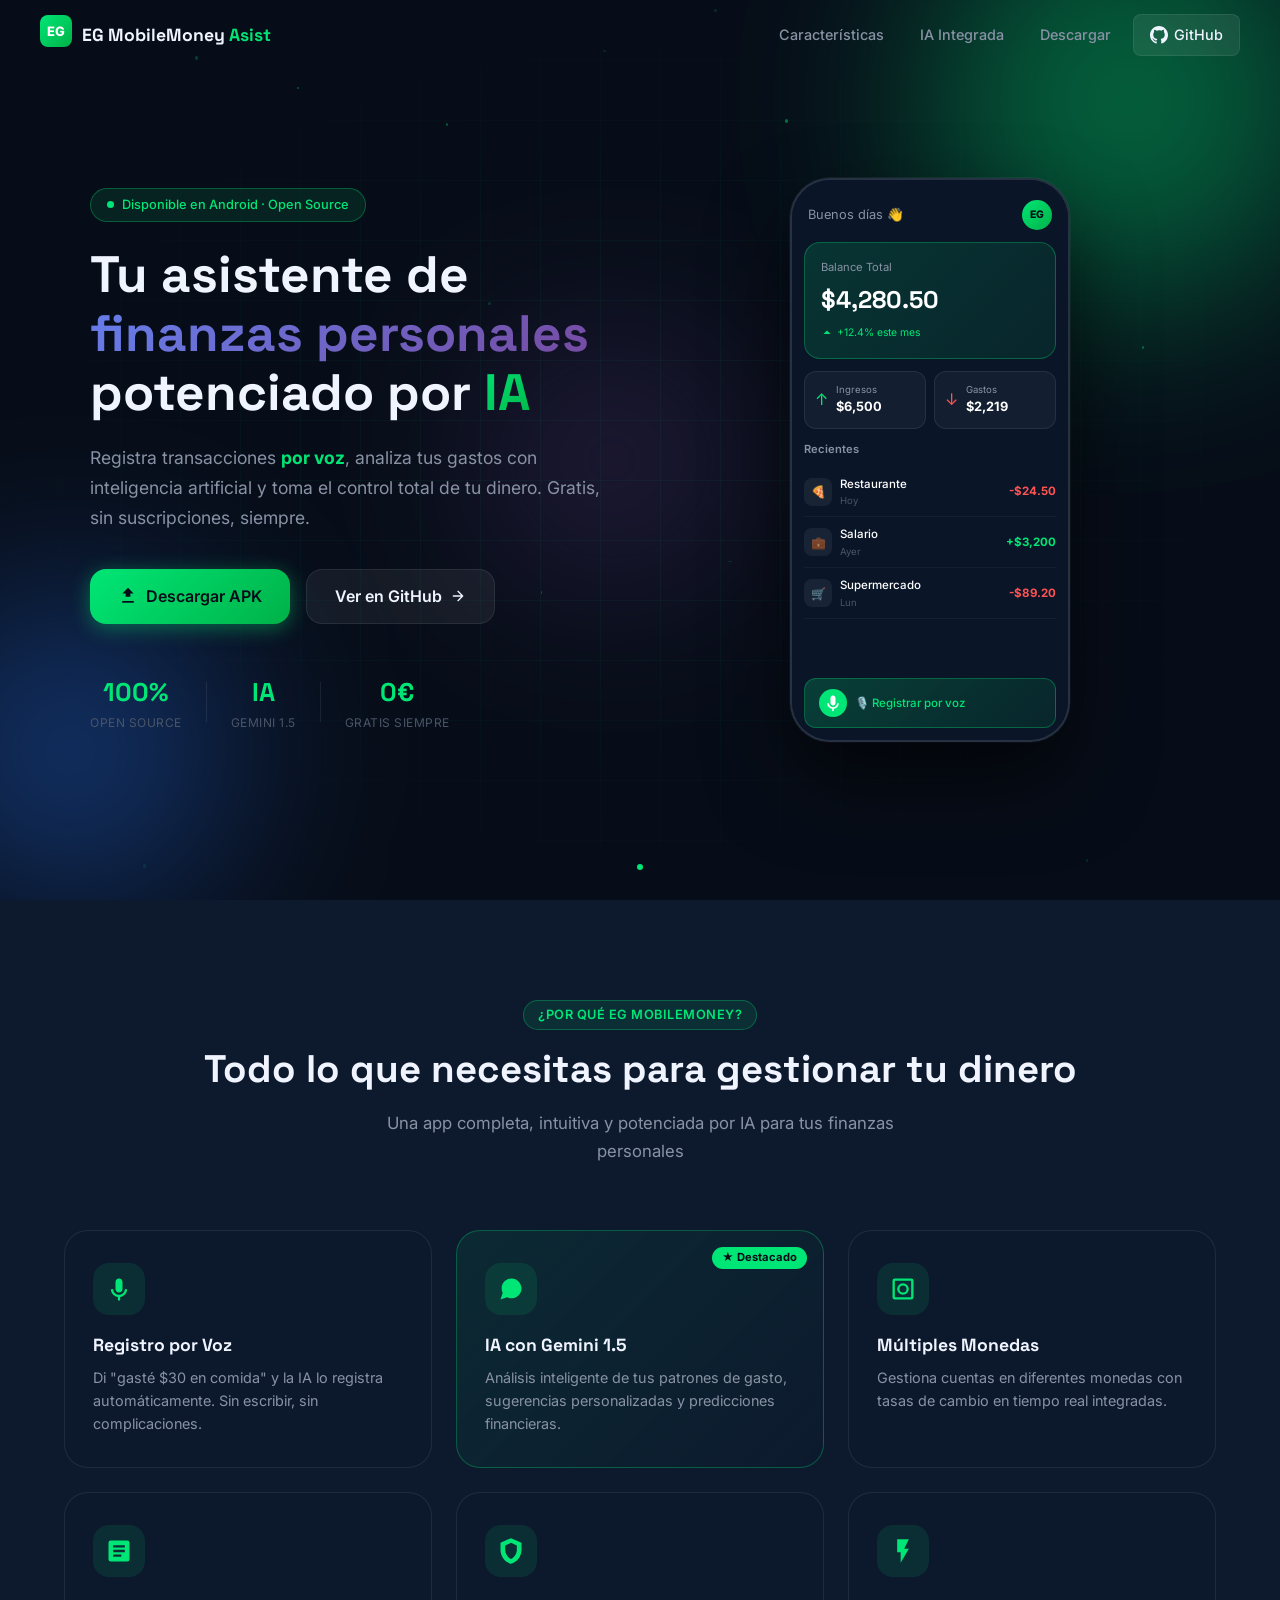
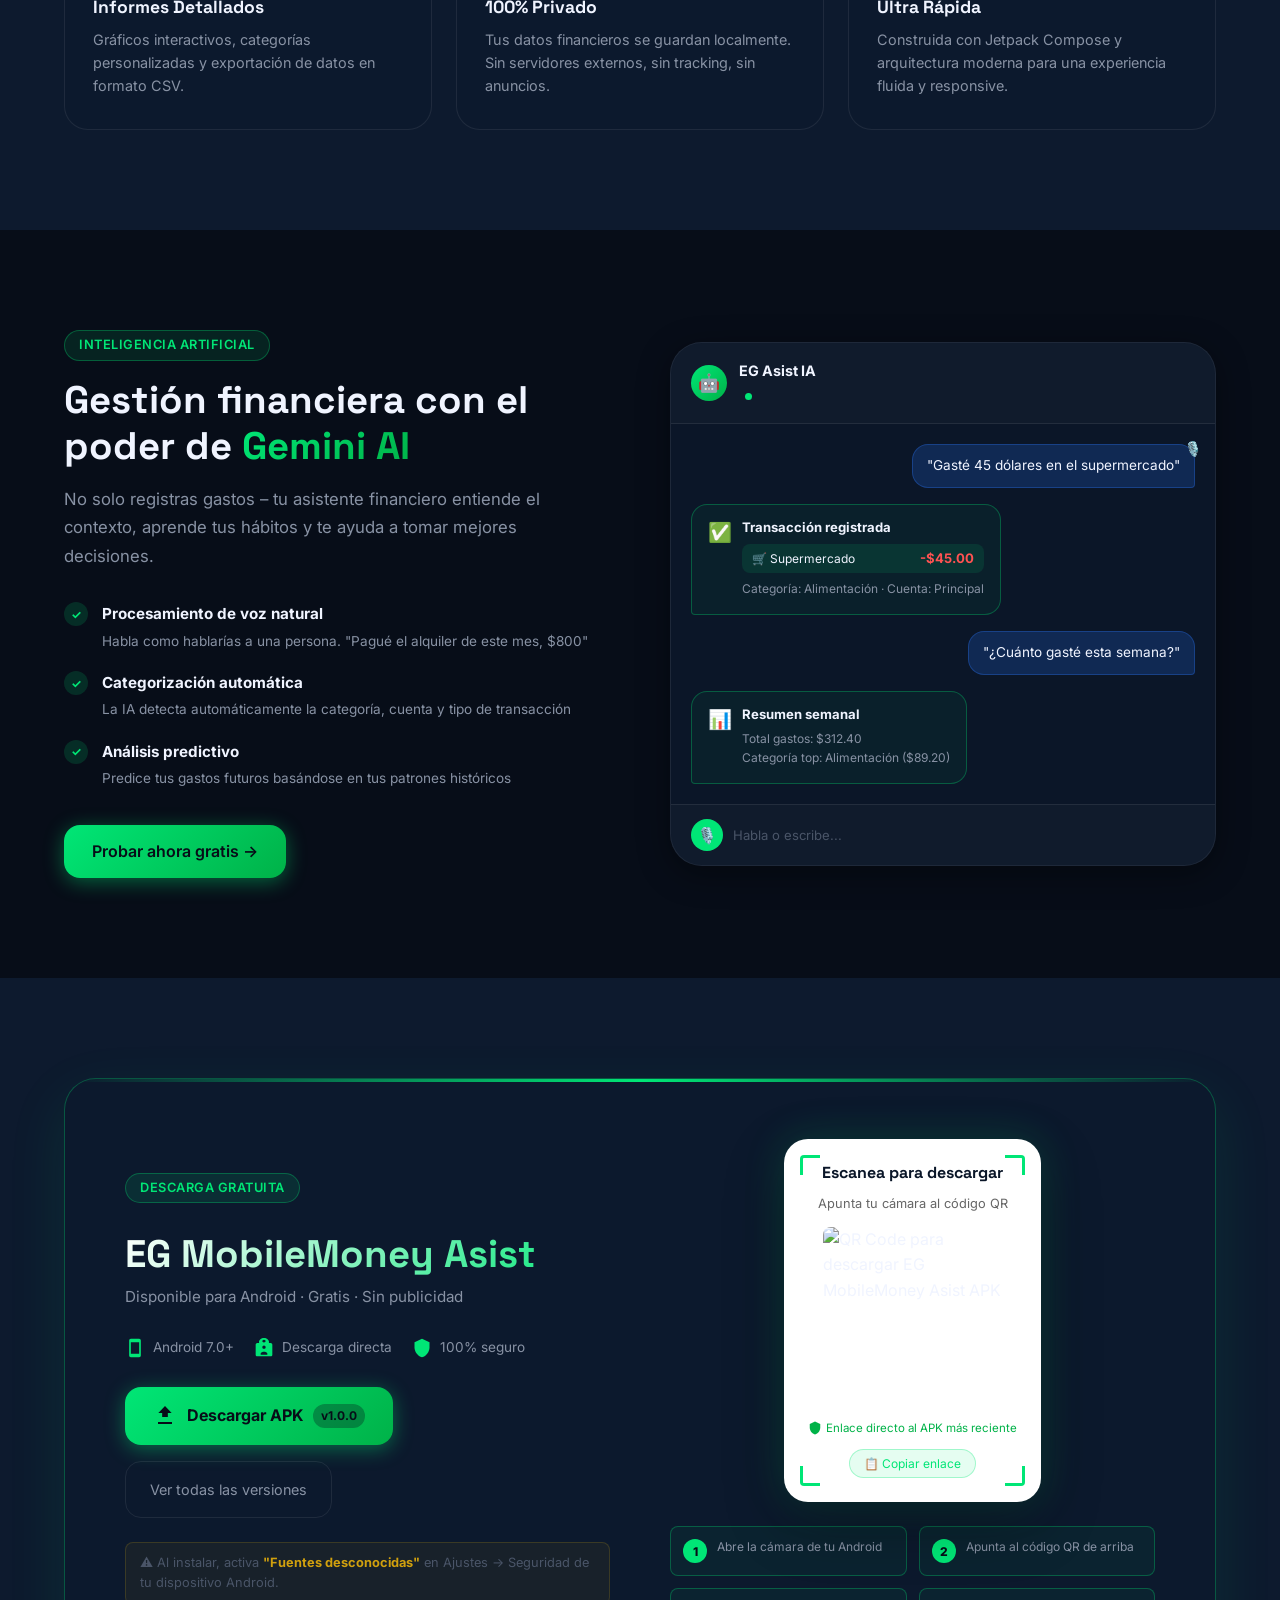
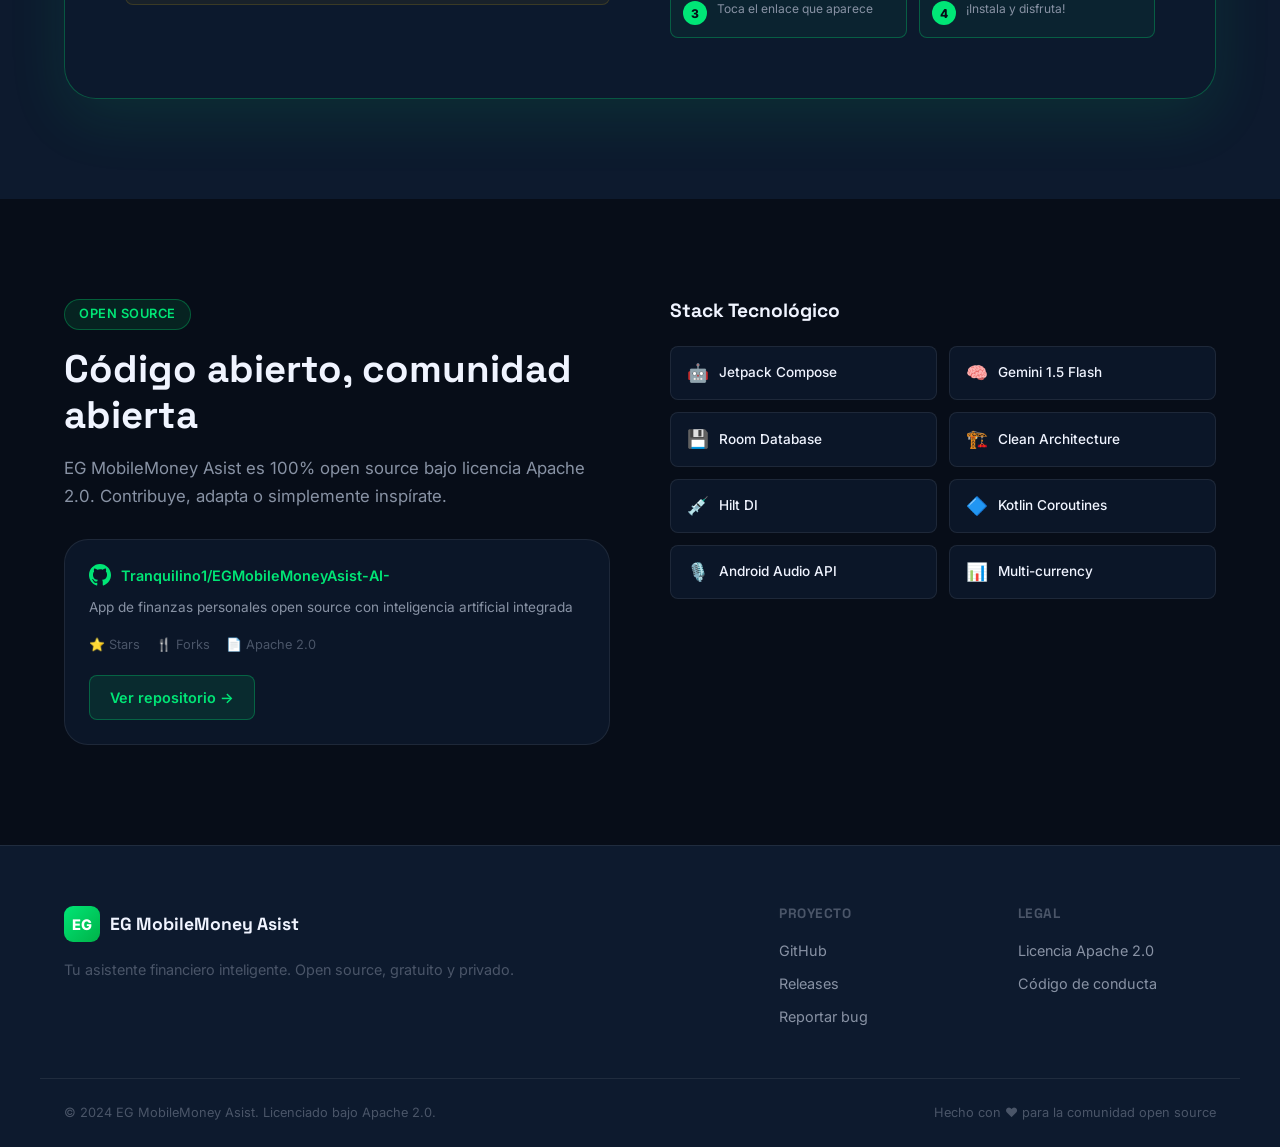
==== docs/landing/index.html @ 2d789207 "feat: EG MobileMoney Asist Rebranding & Multimodal Voice Agent" ====
<!DOCTYPE html>
<html lang="es">
<head>
  <meta charset="UTF-8" />
  <meta name="viewport" content="width=device-width, initial-scale=1.0" />
  <title>EG MobileMoney Asist – Gestiona tu dinero con IA</title>
  <meta name="description" content="EG MobileMoney Asist: la app de finanzas personales potenciada por inteligencia artificial. Registra gastos por voz, analiza tu dinero y toma el control total. Descarga gratuita para Android." />
  <meta name="keywords" content="EG MobileMoney, finanzas personales, IA, Android, gestión de dinero, app financiera" />
  <meta property="og:title" content="EG MobileMoney Asist – Tu asistente financiero con IA" />
  <meta property="og:description" content="Registra transacciones por voz, analiza gastos e ingresos y toma el control de tu dinero. Gratis para Android." />
  <meta property="og:type" content="website" />
  <meta property="og:url" content="https://tranquilino1.github.io/EGMobileMoneyAsist-AI-/" />
  <link rel="preconnect" href="https://fonts.googleapis.com" />
  <link rel="preconnect" href="https://fonts.gstatic.com" crossorigin />
  <link href="https://fonts.googleapis.com/css2?family=Inter:wght@300;400;500;600;700;800;900&family=Space+Grotesk:wght@400;500;600;700&display=swap" rel="stylesheet" />
  <link rel="stylesheet" href="style.css" />
</head>
<body>

  <!-- ═══ NAVIGATION ═══ -->
  <nav id="navbar">
    <div class="nav-container">
      <div class="nav-brand">
        <div class="nav-logo-icon">
          <svg width="32" height="32" viewBox="0 0 32 32" fill="none">
            <rect width="32" height="32" rx="8" fill="url(#logoGrad)"/>
            <text x="50%" y="55%" dominant-baseline="middle" text-anchor="middle" fill="white" font-size="13" font-weight="800" font-family="Inter">EG</text>
            <defs>
              <linearGradient id="logoGrad" x1="0" y1="0" x2="32" y2="32" gradientUnits="userSpaceOnUse">
                <stop stop-color="#00E676"/>
                <stop offset="1" stop-color="#00B248"/>
              </linearGradient>
            </defs>
          </svg>
        </div>
        <span class="nav-brand-text">EG MobileMoney <span class="nav-brand-accent">Asist</span></span>
      </div>
      <div class="nav-links">
        <a href="#features" id="nav-features">Características</a>
        <a href="#ai-section" id="nav-ai">IA Integrada</a>
        <a href="#download" id="nav-download">Descargar</a>
        <a href="https://github.com/Tranquilino1/EGMobileMoneyAsist-AI-" target="_blank" class="nav-github" id="nav-github">
          <svg width="18" height="18" viewBox="0 0 24 24" fill="currentColor"><path d="M12 0C5.374 0 0 5.373 0 12c0 5.302 3.438 9.8 8.207 11.387.599.111.793-.261.793-.577v-2.234c-3.338.726-4.033-1.416-4.033-1.416-.546-1.387-1.333-1.756-1.333-1.756-1.089-.745.083-.729.083-.729 1.205.084 1.839 1.237 1.839 1.237 1.07 1.834 2.807 1.304 3.492.997.107-.775.418-1.305.762-1.604-2.665-.305-5.467-1.334-5.467-5.931 0-1.311.469-2.381 1.236-3.221-.124-.303-.535-1.524.117-3.176 0 0 1.008-.322 3.301 1.23A11.509 11.509 0 0 1 12 5.803c1.02.005 2.047.138 3.006.404 2.291-1.552 3.297-1.23 3.297-1.23.653 1.653.242 2.874.118 3.176.77.84 1.235 1.911 1.235 3.221 0 4.609-2.807 5.624-5.479 5.921.43.372.823 1.102.823 2.222v3.293c0 .319.192.694.801.576C20.566 21.797 24 17.3 24 12c0-6.627-5.373-12-12-12z"/></svg>
          GitHub
        </a>
      </div>
      <button class="nav-mobile-toggle" id="mobileToggle" aria-label="Toggle menu">
        <span></span><span></span><span></span>
      </button>
    </div>
  </nav>

  <!-- ═══ HERO SECTION ═══ -->
  <header class="hero" id="home">
    <div class="hero-bg-grid"></div>
    <div class="hero-orbs">
      <div class="orb orb-1"></div>
      <div class="orb orb-2"></div>
      <div class="orb orb-3"></div>
    </div>
    <div class="hero-container">
      <div class="hero-content">
        <div class="hero-badge">
          <span class="badge-dot"></span>
          Disponible en Android · Open Source
        </div>
        <h1 class="hero-title">
          Tu asistente de<br/>
          <span class="gradient-text">finanzas personales</span><br/>
          potenciado por <span class="gradient-text-green">IA</span>
        </h1>
        <p class="hero-subtitle">
          Registra transacciones <strong>por voz</strong>, analiza tus gastos con inteligencia artificial 
          y toma el control total de tu dinero. Gratis, sin suscripciones, siempre.
        </p>
        <div class="hero-cta-group">
          <a href="#download" class="btn-primary" id="hero-cta-download">
            <svg width="20" height="20" viewBox="0 0 24 24" fill="currentColor"><path d="M5 20h14v-2H5v2zm7-18L5.33 9h3.84v4h5.66V9h3.84L12 2z"/></svg>
            Descargar APK
          </a>
          <a href="https://github.com/Tranquilino1/EGMobileMoneyAsist-AI-" target="_blank" class="btn-secondary" id="hero-cta-github">
            Ver en GitHub
            <svg width="16" height="16" viewBox="0 0 24 24" fill="currentColor"><path d="M5 12h14m-7-7 7 7-7 7" stroke="currentColor" stroke-width="2" fill="none" stroke-linecap="round" stroke-linejoin="round"/></svg>
          </a>
        </div>
        <div class="hero-stats">
          <div class="stat">
            <span class="stat-value">100%</span>
            <span class="stat-label">Open Source</span>
          </div>
          <div class="stat-divider"></div>
          <div class="stat">
            <span class="stat-value">IA</span>
            <span class="stat-label">Gemini 1.5</span>
          </div>
          <div class="stat-divider"></div>
          <div class="stat">
            <span class="stat-value">0€</span>
            <span class="stat-label">Gratis siempre</span>
          </div>
        </div>
      </div>
      <div class="hero-visual">
        <div class="phone-mockup">
          <div class="phone-frame">
            <div class="phone-screen">
              <div class="app-demo">
                <div class="app-topbar">
                  <span class="app-greeting">Buenos días 👋</span>
                  <div class="app-avatar">EG</div>
                </div>
                <div class="app-balance-card">
                  <p class="balance-label">Balance Total</p>
                  <p class="balance-amount">$4,280.50</p>
                  <div class="balance-trend">
                    <svg width="12" height="12" viewBox="0 0 24 24" fill="#00E676"><path d="m5 12 7-7 7 7"/></svg>
                    <span>+12.4% este mes</span>
                  </div>
                </div>
                <div class="app-quick-stats">
                  <div class="quick-stat income">
                    <div class="qs-icon">↑</div>
                    <div>
                      <p class="qs-label">Ingresos</p>
                      <p class="qs-val">$6,500</p>
                    </div>
                  </div>
                  <div class="quick-stat expense">
                    <div class="qs-icon">↓</div>
                    <div>
                      <p class="qs-label">Gastos</p>
                      <p class="qs-val">$2,219</p>
                    </div>
                  </div>
                </div>
                <div class="app-transactions">
                  <p class="tx-header">Recientes</p>
                  <div class="tx-item">
                    <div class="tx-icon food">🍕</div>
                    <div class="tx-info">
                      <span class="tx-name">Restaurante</span>
                      <span class="tx-date">Hoy</span>
                    </div>
                    <span class="tx-amount neg">-$24.50</span>
                  </div>
                  <div class="tx-item">
                    <div class="tx-icon salary">💼</div>
                    <div class="tx-info">
                      <span class="tx-name">Salario</span>
                      <span class="tx-date">Ayer</span>
                    </div>
                    <span class="tx-amount pos">+$3,200</span>
                  </div>
                  <div class="tx-item">
                    <div class="tx-icon shop">🛒</div>
                    <div class="tx-info">
                      <span class="tx-name">Supermercado</span>
                      <span class="tx-date">Lun</span>
                    </div>
                    <span class="tx-amount neg">-$89.20</span>
                  </div>
                </div>
                <!-- Voice AI Button -->
                <div class="app-voice-btn">
                  <div class="voice-btn-inner">
                    <svg width="20" height="20" viewBox="0 0 24 24" fill="white"><path d="M12 15c1.66 0 3-1.34 3-3V6c0-1.66-1.34-3-3-3S9 4.34 9 6v6c0 1.66 1.34 3 3 3zm5.91-3c-.49 0-.9.36-.98.85C16.52 15.2 14.47 17 12 17s-4.52-1.8-4.93-4.15c-.08-.49-.49-.85-.98-.85-.61 0-1.09.54-1 1.14.49 3 2.89 5.35 5.91 5.78V21c0 .55.45 1 1 1s1-.45 1-1v-2.08c3.02-.43 5.42-2.78 5.91-5.78.1-.6-.39-1.14-1-1.14z"/></svg>
                  </div>
                  <span>🎙️ Registrar por voz</span>
                </div>
              </div>
            </div>
          </div>
          <div class="phone-glow"></div>
        </div>
      </div>
    </div>
    <div class="hero-scroll-indicator">
      <div class="scroll-dot"></div>
    </div>
  </header>

  <!-- ═══ FEATURES SECTION ═══ -->
  <section class="features" id="features">
    <div class="section-container">
      <div class="section-header">
        <span class="section-tag">¿Por qué EG MobileMoney?</span>
        <h2 class="section-title">Todo lo que necesitas para gestionar tu dinero</h2>
        <p class="section-subtitle">Una app completa, intuitiva y potenciada por IA para tus finanzas personales</p>
      </div>
      <div class="features-grid" id="features-grid">
        <div class="feature-card">
          <div class="feature-icon">
            <svg width="28" height="28" viewBox="0 0 24 24" fill="none" stroke="currentColor" stroke-width="2"><path d="M12 15c1.66 0 3-1.34 3-3V6c0-1.66-1.34-3-3-3S9 4.34 9 6v6c0 1.66 1.34 3 3 3zm5.91-3c-.49 0-.9.36-.98.85C16.52 15.2 14.47 17 12 17s-4.52-1.8-4.93-4.15c-.08-.49-.49-.85-.98-.85-.61 0-1.09.54-1 1.14.49 3 2.89 5.35 5.91 5.78V21c0 .55.45 1 1 1s1-.45 1-1v-2.08c3.02-.43 5.42-2.78 5.91-5.78.1-.6-.39-1.14-1-1.14z" fill="currentColor" stroke="none"/></svg>
          </div>
          <h3>Registro por Voz</h3>
          <p>Di "gasté $30 en comida" y la IA lo registra automáticamente. Sin escribir, sin complicaciones.</p>
        </div>
        <div class="feature-card feature-card-highlight">
          <div class="feature-badge">★ Destacado</div>
          <div class="feature-icon">
            <svg width="28" height="28" viewBox="0 0 24 24" fill="currentColor"><path d="M21 11.5a8.38 8.38 0 0 1-.9 3.8 8.5 8.5 0 0 1-7.6 4.7 8.38 8.38 0 0 1-3.8-.9L3 21l1.9-5.7a8.38 8.38 0 0 1-.9-3.8 8.5 8.5 0 0 1 4.7-7.6 8.38 8.38 0 0 1 3.8-.9h.5a8.48 8.48 0 0 1 8 8v.5z"/></svg>
          </div>
          <h3>IA con Gemini 1.5</h3>
          <p>Análisis inteligente de tus patrones de gasto, sugerencias personalizadas y predicciones financieras.</p>
        </div>
        <div class="feature-card">
          <div class="feature-icon">
            <svg width="28" height="28" viewBox="0 0 24 24" fill="currentColor"><path d="M5 3h14a2 2 0 0 1 2 2v14a2 2 0 0 1-2 2H5a2 2 0 0 1-2-2V5a2 2 0 0 1 2-2zm0 2v14h14V5H5zm7 2a5 5 0 1 1 0 10A5 5 0 0 1 12 7zm0 2a3 3 0 1 0 0 6 3 3 0 0 0 0-6z"/></svg>
          </div>
          <h3>Múltiples Monedas</h3>
          <p>Gestiona cuentas en diferentes monedas con tasas de cambio en tiempo real integradas.</p>
        </div>
        <div class="feature-card">
          <div class="feature-icon">
            <svg width="28" height="28" viewBox="0 0 24 24" fill="currentColor"><path d="M19 3H5a2 2 0 0 0-2 2v14a2 2 0 0 0 2 2h14a2 2 0 0 0 2-2V5a2 2 0 0 0-2-2zm-5 14H7v-2h7v2zm3-4H7v-2h10v2zm0-4H7V7h10v2z"/></svg>
          </div>
          <h3>Informes Detallados</h3>
          <p>Gráficos interactivos, categorías personalizadas y exportación de datos en formato CSV.</p>
        </div>
        <div class="feature-card">
          <div class="feature-icon">
            <svg width="28" height="28" viewBox="0 0 24 24" fill="currentColor"><path d="M12 1L3 5v6c0 5.55 3.84 10.74 9 12 5.16-1.26 9-6.45 9-12V5l-9-4zm0 4l5 2.18V11c0 3.5-2.33 6.79-5 7.93-2.67-1.14-5-4.43-5-7.93V7.18L12 5z"/></svg>
          </div>
          <h3>100% Privado</h3>
          <p>Tus datos financieros se guardan localmente. Sin servidores externos, sin tracking, sin anuncios.</p>
        </div>
        <div class="feature-card">
          <div class="feature-icon">
            <svg width="28" height="28" viewBox="0 0 24 24" fill="currentColor"><path d="M7 2v11h3v9l7-12h-4l4-8z"/></svg>
          </div>
          <h3>Ultra Rápida</h3>
          <p>Construida con Jetpack Compose y arquitectura moderna para una experiencia fluida y responsive.</p>
        </div>
      </div>
    </div>
  </section>

  <!-- ═══ AI SECTION ═══ -->
  <section class="ai-section" id="ai-section">
    <div class="section-container">
      <div class="ai-grid">
        <div class="ai-content">
          <span class="section-tag">Inteligencia Artificial</span>
          <h2 class="section-title">Gestión financiera con el poder de <span class="gradient-text-green">Gemini AI</span></h2>
          <p class="section-subtitle">No solo registras gastos – tu asistente financiero entiende el contexto, aprende tus hábitos y te ayuda a tomar mejores decisiones.</p>
          <div class="ai-features-list">
            <div class="ai-feature-item">
              <div class="ai-check">✓</div>
              <div>
                <strong>Procesamiento de voz natural</strong>
                <p>Habla como hablarías a una persona. "Pagué el alquiler de este mes, $800"</p>
              </div>
            </div>
            <div class="ai-feature-item">
              <div class="ai-check">✓</div>
              <div>
                <strong>Categorización automática</strong>
                <p>La IA detecta automáticamente la categoría, cuenta y tipo de transacción</p>
              </div>
            </div>
            <div class="ai-feature-item">
              <div class="ai-check">✓</div>
              <div>
                <strong>Análisis predictivo</strong>
                <p>Predice tus gastos futuros basándose en tus patrones históricos</p>
              </div>
            </div>
          </div>
          <a href="#download" class="btn-primary" id="ai-cta-btn">Probar ahora gratis →</a>
        </div>
        <div class="ai-visual">
          <div class="ai-chat-demo">
            <div class="chat-header">
              <div class="chat-avatar">🤖</div>
              <div>
                <strong>EG Asist IA</strong>
                <span class="online-dot"></span>
              </div>
            </div>
            <div class="chat-messages">
              <div class="chat-bubble user">
                <p>"Gasté 45 dólares en el supermercado"</p>
                <div class="bubble-mic">🎙️</div>
              </div>
              <div class="chat-bubble ai">
                <div class="ai-response">
                  <div class="ai-response-icon">✅</div>
                  <div>
                    <p><strong>Transacción registrada</strong></p>
                    <div class="tx-preview">
                      <span class="tx-p-cat">🛒 Supermercado</span>
                      <span class="tx-p-amount">-$45.00</span>
                    </div>
                    <p class="ai-note">Categoría: Alimentación · Cuenta: Principal</p>
                  </div>
                </div>
              </div>
              <div class="chat-bubble user">
                <p>"¿Cuánto gasté esta semana?"</p>
              </div>
              <div class="chat-bubble ai">
                <div class="ai-response">
                  <div class="ai-response-icon">📊</div>
                  <div>
                    <p><strong>Resumen semanal</strong></p>
                    <p class="ai-note">Total gastos: $312.40<br/>Categoría top: Alimentación ($89.20)</p>
                  </div>
                </div>
              </div>
            </div>
            <div class="chat-input-bar">
              <div class="chat-mic-btn">🎙️</div>
              <span>Habla o escribe...</span>
            </div>
          </div>
        </div>
      </div>
    </div>
  </section>

  <!-- ═══ DOWNLOAD SECTION ═══ -->
  <section class="download-section" id="download">
    <div class="section-container">
      <div class="download-card">
        <div class="download-content">
          <span class="section-tag">Descarga Gratuita</span>
          <h2 class="download-title">EG MobileMoney Asist</h2>
          <p class="download-subtitle">Disponible para Android · Gratis · Sin publicidad</p>
          
          <div class="download-info-grid">
            <div class="dl-info-item">
              <svg width="20" height="20" viewBox="0 0 24 24" fill="#00E676"><path d="M17 1.01 7 1c-1.1 0-2 .9-2 2v18c0 1.1.9 2 2 2h10c1.1 0 2-.9 2-2V3c0-1.1-.9-1.99-2-1.99zM17 19H7V5h10v14z"/></svg>
              <span>Android 7.0+</span>
            </div>
            <div class="dl-info-item">
              <svg width="20" height="20" viewBox="0 0 24 24" fill="#00E676"><path d="M20 6h-2.18c.07-.44.18-.87.18-1.33C18 2.55 15.45 0 12 0S6 2.55 6 4.67c0 .46.1.89.18 1.33H4c-1.11 0-1.99.89-1.99 2L2 20c0 1.11.89 2 2 2h16c1.11 0 2-.89 2-2V8c0-1.11-.89-2-2-2zm-8-4c1.34 0 2 1.1 2 1.67S13.34 5.33 12 5.33s-2-1.1-2-1.67S10.66 2 12 2zM12 13c-1.11 0-2-.89-2-2s.89-2 2-2 2 .89 2 2-.89 2-2 2zm4 7H8v-1.5c0-1.34 2.67-2 4-2s4 .66 4 2V20z"/></svg>
              <span>Descarga directa</span>
            </div>
            <div class="dl-info-item">
              <svg width="20" height="20" viewBox="0 0 24 24" fill="#00E676"><path d="M12 1L3 5v6c0 5.55 3.84 10.74 9 12 5.16-1.26 9-6.45 9-12V5l-9-4z"/></svg>
              <span>100% seguro</span>
            </div>
          </div>

          <div class="download-buttons">
            <a href="https://github.com/Tranquilino1/EGMobileMoneyAsist-AI-/releases/latest/download/EG_MobileMoney_Asist.apk" 
               class="btn-download-main" id="btn-download-apk">
              <svg width="24" height="24" viewBox="0 0 24 24" fill="currentColor"><path d="M5 20h14v-2H5v2zm7-18L5.33 9h3.84v4h5.66V9h3.84L12 2z"/></svg>
              Descargar APK
              <span class="btn-version">v1.0.0</span>
            </a>
            <a href="https://github.com/Tranquilino1/EGMobileMoneyAsist-AI-/releases" 
               target="_blank" class="btn-download-alt" id="btn-all-releases">
              Ver todas las versiones
            </a>
          </div>

          <p class="download-warning">
            ⚠️ Al instalar, activa <strong>"Fuentes desconocidas"</strong> en Ajustes → Seguridad de tu dispositivo Android.
          </p>
        </div>

        <!-- QR CODE SECTION -->
        <div class="qr-section">
          <div class="qr-wrapper">
            <h3 class="qr-title">Escanea para descargar</h3>
            <p class="qr-subtitle">Apunta tu cámara al código QR</p>
            <div class="qr-container" id="qr-container">
              <!-- QR generado dinámicamente por JS -->
              <div class="qr-loading">Generando QR...</div>
            </div>
            <div class="qr-corners">
              <div class="qr-corner tl"></div>
              <div class="qr-corner tr"></div>
              <div class="qr-corner bl"></div>
              <div class="qr-corner br"></div>
            </div>
            <p class="qr-hint">
              <svg width="14" height="14" viewBox="0 0 24 24" fill="currentColor"><path d="M12 1L3 5v6c0 5.55 3.84 10.74 9 12 5.16-1.26 9-6.45 9-12V5l-9-4z"/></svg>
              Enlace directo al APK más reciente
            </p>
          </div>
          <div class="qr-instructions">
            <div class="qr-step">
              <div class="step-num">1</div>
              <p>Abre la cámara de tu Android</p>
            </div>
            <div class="qr-step">
              <div class="step-num">2</div>
              <p>Apunta al código QR de arriba</p>
            </div>
            <div class="qr-step">
              <div class="step-num">3</div>
              <p>Toca el enlace que aparece</p>
            </div>
            <div class="qr-step">
              <div class="step-num">4</div>
              <p>¡Instala y disfruta!</p>
            </div>
          </div>
        </div>
      </div>
    </div>
  </section>

  <!-- ═══ OPEN SOURCE SECTION ═══ -->
  <section class="opensource-section" id="opensource">
    <div class="section-container">
      <div class="os-grid">
        <div class="os-content">
          <span class="section-tag">Open Source</span>
          <h2 class="section-title">Código abierto, comunidad abierta</h2>
          <p class="section-subtitle">EG MobileMoney Asist es 100% open source bajo licencia Apache 2.0. Contribuye, adapta o simplemente inspírate.</p>
          <div class="github-card">
            <div class="github-card-header">
              <svg width="22" height="22" viewBox="0 0 24 24" fill="currentColor"><path d="M12 0C5.374 0 0 5.373 0 12c0 5.302 3.438 9.8 8.207 11.387.599.111.793-.261.793-.577v-2.234c-3.338.726-4.033-1.416-4.033-1.416-.546-1.387-1.333-1.756-1.333-1.756-1.089-.745.083-.729.083-.729 1.205.084 1.839 1.237 1.839 1.237 1.07 1.834 2.807 1.304 3.492.997.107-.775.418-1.305.762-1.604-2.665-.305-5.467-1.334-5.467-5.931 0-1.311.469-2.381 1.236-3.221-.124-.303-.535-1.524.117-3.176 0 0 1.008-.322 3.301 1.23A11.509 11.509 0 0 1 12 5.803c1.02.005 2.047.138 3.006.404 2.291-1.552 3.297-1.23 3.297-1.23.653 1.653.242 2.874.118 3.176.77.84 1.235 1.911 1.235 3.221 0 4.609-2.807 5.624-5.479 5.921.43.372.823 1.102.823 2.222v3.293c0 .319.192.694.801.576C20.566 21.797 24 17.3 24 12c0-6.627-5.373-12-12-12z"/></svg>
              <span>Tranquilino1/EGMobileMoneyAsist-AI-</span>
            </div>
            <p class="github-card-desc">App de finanzas personales open source con inteligencia artificial integrada</p>
            <div class="github-card-stats">
              <span>⭐ Stars</span>
              <span>🍴 Forks</span>
              <span>📄 Apache 2.0</span>
            </div>
            <a href="https://github.com/Tranquilino1/EGMobileMoneyAsist-AI-" target="_blank" class="btn-github" id="btn-view-github">
              Ver repositorio →
            </a>
          </div>
        </div>
        <div class="os-tech-stack">
          <h3>Stack Tecnológico</h3>
          <div class="tech-grid">
            <div class="tech-item"><span class="tech-icon">🤖</span><span>Jetpack Compose</span></div>
            <div class="tech-item"><span class="tech-icon">🧠</span><span>Gemini 1.5 Flash</span></div>
            <div class="tech-item"><span class="tech-icon">💾</span><span>Room Database</span></div>
            <div class="tech-item"><span class="tech-icon">🏗️</span><span>Clean Architecture</span></div>
            <div class="tech-item"><span class="tech-icon">💉</span><span>Hilt DI</span></div>
            <div class="tech-item"><span class="tech-icon">🔷</span><span>Kotlin Coroutines</span></div>
            <div class="tech-item"><span class="tech-icon">🎙️</span><span>Android Audio API</span></div>
            <div class="tech-item"><span class="tech-icon">📊</span><span>Multi-currency</span></div>
          </div>
        </div>
      </div>
    </div>
  </section>

  <!-- ═══ FOOTER ═══ -->
  <footer class="footer">
    <div class="footer-container">
      <div class="footer-brand">
        <div class="footer-logo">
          <svg width="36" height="36" viewBox="0 0 32 32" fill="none">
            <rect width="32" height="32" rx="8" fill="url(#footerLogoGrad)"/>
            <text x="50%" y="55%" dominant-baseline="middle" text-anchor="middle" fill="white" font-size="13" font-weight="800" font-family="Inter">EG</text>
            <defs>
              <linearGradient id="footerLogoGrad" x1="0" y1="0" x2="32" y2="32" gradientUnits="userSpaceOnUse">
                <stop stop-color="#00E676"/>
                <stop offset="1" stop-color="#00B248"/>
              </linearGradient>
            </defs>
          </svg>
          <span>EG MobileMoney Asist</span>
        </div>
        <p>Tu asistente financiero inteligente. Open source, gratuito y privado.</p>
      </div>
      <div class="footer-links">
        <div class="footer-col">
          <h4>Proyecto</h4>
          <a href="https://github.com/Tranquilino1/EGMobileMoneyAsist-AI-" target="_blank">GitHub</a>
          <a href="https://github.com/Tranquilino1/EGMobileMoneyAsist-AI-/releases" target="_blank">Releases</a>
          <a href="https://github.com/Tranquilino1/EGMobileMoneyAsist-AI-/issues" target="_blank">Reportar bug</a>
        </div>
        <div class="footer-col">
          <h4>Legal</h4>
          <a href="https://github.com/Tranquilino1/EGMobileMoneyAsist-AI-/blob/main/LICENSE" target="_blank">Licencia Apache 2.0</a>
          <a href="https://github.com/Tranquilino1/EGMobileMoneyAsist-AI-/blob/main/CODE_OF_CONDUCT.md" target="_blank">Código de conducta</a>
        </div>
      </div>
    </div>
    <div class="footer-bottom">
      <p>© 2024 EG MobileMoney Asist. Licenciado bajo Apache 2.0.</p>
      <p>Hecho con ❤️ para la comunidad open source</p>
    </div>
  </footer>

  <!-- Libraries -->
  <script src="https://cdnjs.cloudflare.com/ajax/libs/qrcodejs/1.0.0/qrcode.min.js" integrity="sha512-CNgIRecGo7nphbeZ04Sc13ka07paqdeTu0WR1IM4kNcpmBAUSHSE1FgebvDmF+b5/uXX1rm0E8iFKPSRH2r6g==" crossorigin="anonymous"></script>
  <script src="app.js"></script>
</body>
</html>
---- docs/landing/style.css ----
/* ══════════════════════════════════════════════
   EG MobileMoney Asist – Landing Page Styles
   ══════════════════════════════════════════════ */

:root {
  --bg-primary: #070d18;
  --bg-secondary: #0d1a2e;
  --bg-card: rgba(13, 26, 46, 0.8);
  --accent-green: #00e676;
  --accent-green-dark: #00b248;
  --accent-blue: #2979ff;
  --text-primary: #f0f4ff;
  --text-secondary: #8892a4;
  --text-muted: #4a5568;
  --border: rgba(255,255,255,0.08);
  --border-green: rgba(0,230,118,0.3);
  --glow-green: rgba(0,230,118,0.15);
  --radius-sm: 8px;
  --radius-md: 16px;
  --radius-lg: 24px;
  --radius-xl: 32px;
  --font-main: 'Inter', -apple-system, sans-serif;
  --font-display: 'Space Grotesk', 'Inter', sans-serif;
  --shadow-card: 0 8px 32px rgba(0,0,0,0.4);
  --shadow-glow: 0 0 40px rgba(0,230,118,0.2);
  --transition: all 0.3s cubic-bezier(0.4,0,0.2,1);
}

*, *::before, *::after { box-sizing: border-box; margin: 0; padding: 0; }

html { scroll-behavior: smooth; font-size: 16px; }

body {
  font-family: var(--font-main);
  background: var(--bg-primary);
  color: var(--text-primary);
  line-height: 1.6;
  overflow-x: hidden;
}

/* ── TYPOGRAPHY ── */
h1, h2, h3, h4 { font-family: var(--font-display); line-height: 1.2; }
.gradient-text {
  background: linear-gradient(135deg, #667eea 0%, #764ba2 100%);
  -webkit-background-clip: text;
  -webkit-text-fill-color: transparent;
  background-clip: text;
}
.gradient-text-green {
  background: linear-gradient(135deg, #00e676 0%, #00b248 100%);
  -webkit-background-clip: text;
  -webkit-text-fill-color: transparent;
  background-clip: text;
}

/* ── NAVIGATION ── */
#navbar {
  position: fixed;
  top: 0;
  left: 0;
  right: 0;
  z-index: 1000;
  padding: 0 24px;
  transition: var(--transition);
  border-bottom: 1px solid transparent;
}
#navbar.scrolled {
  background: rgba(7,13,24,0.95);
  backdrop-filter: blur(20px);
  border-bottom-color: var(--border);
}
.nav-container {
  max-width: 1200px;
  margin: 0 auto;
  display: flex;
  align-items: center;
  height: 70px;
  gap: 32px;
}
.nav-brand {
  display: flex;
  align-items: center;
  gap: 10px;
  text-decoration: none;
  flex-shrink: 0;
}
.nav-brand-text {
  font-family: var(--font-display);
  font-weight: 700;
  font-size: 1.1rem;
  color: var(--text-primary);
}
.nav-brand-accent { color: var(--accent-green); }
.nav-links {
  display: flex;
  align-items: center;
  gap: 8px;
  margin-left: auto;
}
.nav-links a {
  color: var(--text-secondary);
  text-decoration: none;
  padding: 8px 14px;
  border-radius: var(--radius-sm);
  font-size: 0.9rem;
  font-weight: 500;
  transition: var(--transition);
}
.nav-links a:hover { color: var(--text-primary); background: rgba(255,255,255,0.05); }
.nav-github {
  display: flex !important;
  align-items: center;
  gap: 6px;
  background: rgba(255,255,255,0.08) !important;
  color: var(--text-primary) !important;
  border: 1px solid var(--border);
  padding: 8px 16px !important;
}
.nav-github:hover { background: rgba(255,255,255,0.12) !important; border-color: rgba(255,255,255,0.2) !important; }
.nav-mobile-toggle {
  display: none;
  flex-direction: column;
  gap: 5px;
  cursor: pointer;
  background: none;
  border: none;
  padding: 8px;
  margin-left: auto;
}
.nav-mobile-toggle span {
  display: block;
  width: 24px;
  height: 2px;
  background: var(--text-primary);
  border-radius: 2px;
  transition: var(--transition);
}

/* ── HERO ── */
.hero {
  min-height: 100vh;
  display: flex;
  align-items: center;
  position: relative;
  overflow: hidden;
  padding: 80px 24px 60px;
}
.hero-bg-grid {
  position: absolute;
  inset: 0;
  background-image:
    linear-gradient(rgba(0,230,118,0.05) 1px, transparent 1px),
    linear-gradient(90deg, rgba(0,230,118,0.05) 1px, transparent 1px);
  background-size: 60px 60px;
  mask-image: radial-gradient(ellipse at center, black 20%, transparent 80%);
}
.hero-orbs { position: absolute; inset: 0; pointer-events: none; }
.orb {
  position: absolute;
  border-radius: 50%;
  filter: blur(100px);
  opacity: 0.4;
  animation: floatOrb 8s ease-in-out infinite;
}
.orb-1 { width: 400px; height: 400px; background: #00e676; top: -100px; right: -50px; animation-delay: 0s; }
.orb-2 { width: 300px; height: 300px; background: #2979ff; bottom: 0; left: -80px; animation-delay: 3s; }
.orb-3 { width: 200px; height: 200px; background: #764ba2; top: 40%; left: 40%; animation-delay: 6s; }
@keyframes floatOrb {
  0%, 100% { transform: translate(0,0) scale(1); }
  50% { transform: translate(20px, -30px) scale(1.05); }
}
.hero-container {
  max-width: 1200px;
  margin: 0 auto;
  display: grid;
  grid-template-columns: 1fr 1fr;
  gap: 60px;
  align-items: center;
  position: relative;
  z-index: 1;
}
.hero-badge {
  display: inline-flex;
  align-items: center;
  gap: 8px;
  background: rgba(0,230,118,0.1);
  border: 1px solid var(--border-green);
  border-radius: 100px;
  padding: 6px 16px;
  font-size: 0.8rem;
  font-weight: 500;
  color: var(--accent-green);
  margin-bottom: 24px;
}
.badge-dot {
  width: 7px;
  height: 7px;
  background: var(--accent-green);
  border-radius: 50%;
  animation: pulse 2s infinite;
}
@keyframes pulse {
  0%, 100% { opacity: 1; transform: scale(1); }
  50% { opacity: 0.5; transform: scale(1.2); }
}
.hero-title {
  font-size: clamp(2.2rem, 4vw, 3.5rem);
  font-weight: 800;
  line-height: 1.15;
  margin-bottom: 20px;
}
.hero-subtitle {
  font-size: 1.1rem;
  color: var(--text-secondary);
  max-width: 520px;
  margin-bottom: 36px;
  line-height: 1.7;
}
.hero-subtitle strong { color: var(--accent-green); }
.hero-cta-group {
  display: flex;
  gap: 16px;
  flex-wrap: wrap;
  margin-bottom: 48px;
}
.hero-stats {
  display: flex;
  align-items: center;
  gap: 24px;
}
.stat { text-align: center; }
.stat-value {
  display: block;
  font-family: var(--font-display);
  font-size: 1.6rem;
  font-weight: 800;
  color: var(--accent-green);
}
.stat-label {
  display: block;
  font-size: 0.75rem;
  color: var(--text-muted);
  text-transform: uppercase;
  letter-spacing: 0.5px;
}
.stat-divider { width: 1px; height: 40px; background: var(--border); }

/* ── BUTTONS ── */
.btn-primary, .btn-secondary {
  display: inline-flex;
  align-items: center;
  gap: 8px;
  padding: 14px 28px;
  border-radius: var(--radius-md);
  font-size: 1rem;
  font-weight: 600;
  text-decoration: none;
  transition: var(--transition);
  cursor: pointer;
  border: none;
}
.btn-primary {
  background: linear-gradient(135deg, var(--accent-green) 0%, var(--accent-green-dark) 100%);
  color: #070d18;
  box-shadow: 0 4px 20px rgba(0,230,118,0.4);
}
.btn-primary:hover {
  transform: translateY(-2px);
  box-shadow: 0 8px 30px rgba(0,230,118,0.5);
  filter: brightness(1.05);
}
.btn-secondary {
  background: rgba(255,255,255,0.06);
  color: var(--text-primary);
  border: 1px solid var(--border);
}
.btn-secondary:hover {
  background: rgba(255,255,255,0.1);
  border-color: rgba(255,255,255,0.2);
  transform: translateY(-2px);
}

/* ── PHONE MOCKUP ── */
.hero-visual { display: flex; justify-content: center; position: relative; }
.phone-mockup { position: relative; }
.phone-frame {
  width: 280px;
  background: #0d1a2e;
  border-radius: 40px;
  border: 2px solid rgba(255,255,255,0.1);
  overflow: hidden;
  box-shadow: 0 40px 80px rgba(0,0,0,0.6), 0 0 0 1px rgba(255,255,255,0.05);
  animation: phoneBob 4s ease-in-out infinite;
}
@keyframes phoneBob {
  0%, 100% { transform: translateY(0); }
  50% { transform: translateY(-12px); }
}
.phone-screen { padding: 0; background: #0a1628; }
.app-demo { display: flex; flex-direction: column; min-height: 560px; }
.app-topbar {
  display: flex;
  align-items: center;
  justify-content: space-between;
  padding: 20px 16px 12px;
}
.app-greeting { font-size: 0.8rem; color: var(--text-secondary); }
.app-avatar {
  width: 30px; height: 30px;
  background: linear-gradient(135deg, var(--accent-green), var(--accent-green-dark));
  border-radius: 50%;
  display: flex; align-items: center; justify-content: center;
  font-size: 0.65rem; font-weight: 800; color: #070d18;
}
.app-balance-card {
  margin: 0 12px 12px;
  background: linear-gradient(135deg, rgba(0,230,118,0.15), rgba(0,178,72,0.1));
  border: 1px solid var(--border-green);
  border-radius: 16px;
  padding: 16px;
}
.balance-label { font-size: 0.7rem; color: var(--text-secondary); margin-bottom: 4px; }
.balance-amount { font-size: 1.5rem; font-weight: 800; color: white; font-family: var(--font-display); }
.balance-trend {
  display: flex; align-items: center; gap: 4px;
  margin-top: 6px;
  font-size: 0.65rem; color: var(--accent-green);
}
.app-quick-stats {
  display: grid;
  grid-template-columns: 1fr 1fr;
  gap: 8px;
  padding: 0 12px 12px;
}
.quick-stat {
  display: flex; align-items: center; gap: 8px;
  background: rgba(255,255,255,0.04);
  border-radius: 12px;
  padding: 10px;
  border: 1px solid var(--border);
}
.qs-icon { font-size: 1rem; }
.qs-label { font-size: 0.6rem; color: var(--text-secondary); }
.qs-val { font-size: 0.8rem; font-weight: 700; color: white; }
.quick-stat.income .qs-icon { color: var(--accent-green); }
.quick-stat.expense .qs-icon { color: #ff5252; }
.app-transactions { padding: 0 12px; flex: 1; }
.tx-header { font-size: 0.7rem; color: var(--text-secondary); margin-bottom: 8px; font-weight: 600; }
.tx-item {
  display: flex; align-items: center; gap: 8px;
  padding: 8px 0;
  border-bottom: 1px solid rgba(255,255,255,0.04);
}
.tx-icon {
  width: 28px; height: 28px;
  border-radius: 8px;
  display: flex; align-items: center; justify-content: center;
  font-size: 0.75rem;
  background: rgba(255,255,255,0.06);
}
.tx-info { flex: 1; }
.tx-name { display: block; font-size: 0.72rem; font-weight: 500; color: white; }
.tx-date { display: block; font-size: 0.6rem; color: var(--text-muted); }
.tx-amount { font-size: 0.72rem; font-weight: 700; }
.tx-amount.neg { color: #ff5252; }
.tx-amount.pos { color: var(--accent-green); }
.app-voice-btn {
  display: flex; align-items: center; gap: 8px;
  margin: 12px;
  background: linear-gradient(135deg, rgba(0,230,118,0.2), rgba(0,178,72,0.1));
  border: 1px solid var(--border-green);
  border-radius: 12px;
  padding: 10px 14px;
  cursor: pointer;
  transition: var(--transition);
}
.voice-btn-inner {
  width: 28px; height: 28px;
  background: var(--accent-green);
  border-radius: 50%;
  display: flex; align-items: center; justify-content: center;
  animation: micPulse 2s ease-in-out infinite;
}
@keyframes micPulse {
  0%, 100% { box-shadow: 0 0 0 0 rgba(0,230,118,0.4); }
  50% { box-shadow: 0 0 0 8px rgba(0,230,118,0); }
}
.app-voice-btn span { font-size: 0.72rem; color: var(--accent-green); font-weight: 500; }
.phone-glow {
  position: absolute;
  inset: -20px;
  background: radial-gradient(ellipse at center, rgba(0,230,118,0.1) 0%, transparent 70%);
  pointer-events: none;
  z-index: -1;
}
.hero-scroll-indicator {
  position: absolute;
  bottom: 30px;
  left: 50%;
  transform: translateX(-50%);
  z-index: 1;
}
.scroll-dot {
  width: 6px; height: 6px;
  background: var(--accent-green);
  border-radius: 50%;
  animation: scrollBounce 2s ease-in-out infinite;
}
@keyframes scrollBounce {
  0%, 100% { transform: translateY(0); opacity: 1; }
  50% { transform: translateY(8px); opacity: 0.4; }
}

/* ── SECTIONS COMMON ── */
.section-container { max-width: 1200px; margin: 0 auto; padding: 100px 24px; }
.section-header { text-align: center; margin-bottom: 64px; }
.section-tag {
  display: inline-block;
  background: rgba(0,230,118,0.1);
  color: var(--accent-green);
  border: 1px solid var(--border-green);
  border-radius: 100px;
  padding: 4px 14px;
  font-size: 0.8rem;
  font-weight: 600;
  letter-spacing: 0.5px;
  text-transform: uppercase;
  margin-bottom: 16px;
}
.section-title {
  font-size: clamp(1.8rem, 3vw, 2.8rem);
  font-weight: 800;
  margin-bottom: 16px;
  line-height: 1.2;
}
.section-subtitle {
  font-size: 1.05rem;
  color: var(--text-secondary);
  max-width: 560px;
  margin: 0 auto;
  line-height: 1.7;
}

/* ── FEATURES ── */
.features { background: var(--bg-secondary); }
.features-grid {
  display: grid;
  grid-template-columns: repeat(3, 1fr);
  gap: 24px;
}
.feature-card {
  background: var(--bg-card);
  border: 1px solid var(--border);
  border-radius: var(--radius-lg);
  padding: 32px 28px;
  transition: var(--transition);
  position: relative;
  overflow: hidden;
}
.feature-card::before {
  content: '';
  position: absolute;
  top: 0; left: 0; right: 0;
  height: 2px;
  background: linear-gradient(90deg, transparent, var(--accent-green), transparent);
  opacity: 0;
  transition: var(--transition);
}
.feature-card:hover { transform: translateY(-4px); border-color: var(--border-green); box-shadow: var(--shadow-glow); }
.feature-card:hover::before { opacity: 1; }
.feature-card-highlight {
  background: linear-gradient(135deg, rgba(0,230,118,0.08), rgba(13,26,46,0.8));
  border-color: var(--border-green);
}
.feature-badge {
  position: absolute;
  top: 16px; right: 16px;
  background: var(--accent-green);
  color: #070d18;
  border-radius: 100px;
  padding: 2px 10px;
  font-size: 0.7rem;
  font-weight: 700;
}
.feature-icon {
  width: 52px; height: 52px;
  background: rgba(0,230,118,0.1);
  border-radius: var(--radius-md);
  display: flex; align-items: center; justify-content: center;
  color: var(--accent-green);
  margin-bottom: 20px;
  transition: var(--transition);
}
.feature-card:hover .feature-icon { background: rgba(0,230,118,0.2); transform: scale(1.05); }
.feature-card h3 { font-size: 1.1rem; font-weight: 700; margin-bottom: 10px; }
.feature-card p { font-size: 0.9rem; color: var(--text-secondary); line-height: 1.6; }

/* ── AI SECTION ── */
.ai-section { background: var(--bg-primary); }
.ai-grid {
  display: grid;
  grid-template-columns: 1fr 1fr;
  gap: 60px;
  align-items: center;
}
.ai-content .section-title { text-align: left; }
.ai-content .section-subtitle { text-align: left; margin: 0 0 32px; }
.ai-features-list { display: flex; flex-direction: column; gap: 20px; margin-bottom: 36px; }
.ai-feature-item {
  display: flex; gap: 14px;
  align-items: flex-start;
}
.ai-check {
  width: 24px; height: 24px;
  min-width: 24px;
  background: rgba(0,230,118,0.15);
  border-radius: 50%;
  display: flex; align-items: center; justify-content: center;
  color: var(--accent-green);
  font-size: 0.75rem;
  font-weight: 700;
}
.ai-feature-item strong { display: block; font-size: 0.95rem; margin-bottom: 4px; }
.ai-feature-item p { font-size: 0.85rem; color: var(--text-secondary); line-height: 1.5; margin: 0; }
.ai-chat-demo {
  background: var(--bg-card);
  border: 1px solid var(--border);
  border-radius: var(--radius-xl);
  overflow: hidden;
  box-shadow: var(--shadow-card);
}
.chat-header {
  display: flex; align-items: center; gap: 12px;
  padding: 16px 20px;
  border-bottom: 1px solid var(--border);
  background: rgba(255,255,255,0.02);
}
.chat-avatar {
  width: 36px; height: 36px;
  border-radius: 50%;
  background: linear-gradient(135deg, var(--accent-green), var(--accent-green-dark));
  display: flex; align-items: center; justify-content: center;
  font-size: 1.1rem;
}
.chat-header strong { display: block; font-size: 0.9rem; }
.online-dot {
  display: inline-block;
  width: 7px; height: 7px;
  background: var(--accent-green);
  border-radius: 50%;
  margin-left: 6px;
  animation: pulse 2s infinite;
}
.chat-messages { padding: 20px; display: flex; flex-direction: column; gap: 16px; }
.chat-bubble { max-width: 85%; }
.chat-bubble.user {
  align-self: flex-end;
  background: rgba(41,121,255,0.2);
  border: 1px solid rgba(41,121,255,0.3);
  border-radius: 16px 16px 4px 16px;
  padding: 10px 14px;
  position: relative;
}
.chat-bubble.user p { font-size: 0.85rem; color: var(--text-primary); margin: 0; }
.bubble-mic {
  position: absolute;
  right: -8px; top: -8px;
  font-size: 0.9rem;
}
.chat-bubble.ai {
  align-self: flex-start;
  background: rgba(0,230,118,0.05);
  border: 1px solid var(--border-green);
  border-radius: 16px 16px 16px 4px;
  padding: 12px 16px;
}
.ai-response { display: flex; gap: 10px; align-items: flex-start; }
.ai-response-icon { font-size: 1.2rem; }
.ai-response p { font-size: 0.82rem; margin: 0 0 4px; }
.tx-preview {
  display: flex; align-items: center; gap: 8px;
  background: rgba(0,230,118,0.1);
  border-radius: 8px;
  padding: 4px 10px;
  margin: 6px 0;
}
.tx-p-cat { font-size: 0.75rem; }
.tx-p-amount { font-size: 0.82rem; font-weight: 700; color: #ff5252; margin-left: auto; }
.ai-note { font-size: 0.75rem !important; color: var(--text-secondary) !important; }
.chat-input-bar {
  display: flex; align-items: center; gap: 10px;
  padding: 14px 20px;
  border-top: 1px solid var(--border);
  background: rgba(255,255,255,0.02);
}
.chat-mic-btn {
  width: 32px; height: 32px;
  background: var(--accent-green);
  border-radius: 50%;
  display: flex; align-items: center; justify-content: center;
  font-size: 1rem;
  cursor: pointer;
  animation: micPulse 2s ease-in-out infinite;
}
.chat-input-bar span { font-size: 0.82rem; color: var(--text-muted); }

/* ── DOWNLOAD SECTION ── */
.download-section { background: var(--bg-secondary); }
.download-card {
  background: var(--bg-card);
  border: 1px solid var(--border-green);
  border-radius: var(--radius-xl);
  padding: 60px;
  display: grid;
  grid-template-columns: 1fr 1fr;
  gap: 60px;
  align-items: center;
  position: relative;
  overflow: hidden;
  box-shadow: 0 20px 60px rgba(0,230,118,0.1);
}
.download-card::before {
  content: '';
  position: absolute;
  top: 0; left: 0; right: 0;
  height: 3px;
  background: linear-gradient(90deg, transparent, var(--accent-green), transparent);
}
.download-title {
  font-size: clamp(2rem, 3vw, 2.8rem);
  font-weight: 900;
  background: linear-gradient(135deg, #fff 0%, var(--accent-green) 100%);
  -webkit-background-clip: text;
  -webkit-text-fill-color: transparent;
  background-clip: text;
  margin: 12px 0 8px;
}
.download-subtitle { color: var(--text-secondary); margin-bottom: 28px; font-size: 0.95rem; }
.download-info-grid {
  display: flex; gap: 20px;
  margin-bottom: 28px;
  flex-wrap: wrap;
}
.dl-info-item {
  display: flex; align-items: center; gap: 8px;
  font-size: 0.85rem;
  color: var(--text-secondary);
}
.download-buttons { display: flex; gap: 16px; flex-wrap: wrap; margin-bottom: 24px; }
.btn-download-main {
  display: flex; align-items: center; gap: 10px;
  background: linear-gradient(135deg, var(--accent-green), var(--accent-green-dark));
  color: #070d18;
  text-decoration: none;
  padding: 16px 28px;
  border-radius: var(--radius-md);
  font-weight: 700;
  font-size: 1rem;
  transition: var(--transition);
  box-shadow: 0 4px 20px rgba(0,230,118,0.4);
}
.btn-download-main:hover { transform: translateY(-2px); box-shadow: 0 8px 30px rgba(0,230,118,0.5); }
.btn-version {
  background: rgba(7,13,24,0.3);
  border-radius: 100px;
  padding: 2px 8px;
  font-size: 0.75rem;
}
.btn-download-alt {
  display: flex; align-items: center;
  color: var(--text-secondary);
  text-decoration: none;
  padding: 16px 24px;
  border-radius: var(--radius-md);
  font-size: 0.9rem;
  border: 1px solid var(--border);
  transition: var(--transition);
}
.btn-download-alt:hover { color: var(--text-primary); border-color: var(--border-green); }
.download-warning {
  font-size: 0.8rem;
  color: var(--text-muted);
  background: rgba(255,193,7,0.05);
  border: 1px solid rgba(255,193,7,0.15);
  border-radius: var(--radius-sm);
  padding: 10px 14px;
}
.download-warning strong { color: rgba(255,193,7,0.8); }

/* ── QR SECTION ── */
.qr-section {
  display: flex;
  flex-direction: column;
  align-items: center;
  gap: 24px;
}
.qr-wrapper {
  background: white;
  border-radius: var(--radius-lg);
  padding: 24px;
  position: relative;
  display: flex;
  flex-direction: column;
  align-items: center;
  gap: 12px;
  box-shadow: 0 20px 60px rgba(0,0,0,0.3), var(--shadow-glow);
}
.qr-title { font-size: 1rem; color: #0a1628; font-weight: 700; text-align: center; }
.qr-subtitle { font-size: 0.8rem; color: #666; text-align: center; }
.qr-container {
  width: 180px;
  height: 180px;
  display: flex;
  align-items: center;
  justify-content: center;
}
.qr-container canvas, .qr-container img { border-radius: 8px !important; }
.qr-loading { font-size: 0.8rem; color: #999; }
.qr-corners { position: absolute; inset: 16px; pointer-events: none; }
.qr-corner {
  position: absolute;
  width: 20px; height: 20px;
  border-color: var(--accent-green);
  border-style: solid;
}
.qr-corner.tl { top: 0; left: 0; border-width: 3px 0 0 3px; border-radius: 4px 0 0 0; }
.qr-corner.tr { top: 0; right: 0; border-width: 3px 3px 0 0; border-radius: 0 4px 0 0; }
.qr-corner.bl { bottom: 0; left: 0; border-width: 0 0 3px 3px; border-radius: 0 0 0 4px; }
.qr-corner.br { bottom: 0; right: 0; border-width: 0 3px 3px 0; border-radius: 0 0 4px 0; }
.qr-hint {
  display: flex; align-items: center; gap: 4px;
  font-size: 0.72rem;
  color: var(--accent-green-dark);
}
.qr-instructions {
  display: grid;
  grid-template-columns: 1fr 1fr;
  gap: 12px;
  width: 100%;
}
.qr-step {
  display: flex; align-items: flex-start; gap: 10px;
  background: rgba(0,230,118,0.05);
  border: 1px solid var(--border-green);
  border-radius: var(--radius-sm);
  padding: 12px;
}
.step-num {
  width: 24px; height: 24px;
  min-width: 24px;
  background: var(--accent-green);
  color: #070d18;
  border-radius: 50%;
  display: flex; align-items: center; justify-content: center;
  font-size: 0.75rem;
  font-weight: 800;
}
.qr-step p { font-size: 0.75rem; color: var(--text-secondary); line-height: 1.4; }

/* ── OPEN SOURCE ── */
.opensource-section { background: var(--bg-primary); }
.os-grid {
  display: grid;
  grid-template-columns: 1fr 1fr;
  gap: 60px;
  align-items: start;
}
.os-content .section-title { text-align: left; }
.os-content .section-subtitle { text-align: left; margin: 0 0 28px; }
.github-card {
  background: var(--bg-card);
  border: 1px solid var(--border);
  border-radius: var(--radius-lg);
  padding: 24px;
  transition: var(--transition);
}
.github-card:hover { border-color: var(--border-green); box-shadow: var(--shadow-glow); }
.github-card-header {
  display: flex; align-items: center; gap: 10px;
  font-weight: 600; font-size: 0.9rem;
  margin-bottom: 10px;
  color: var(--accent-green);
}
.github-card-desc { font-size: 0.85rem; color: var(--text-secondary); margin-bottom: 16px; }
.github-card-stats {
  display: flex; gap: 16px;
  font-size: 0.8rem; color: var(--text-muted);
  margin-bottom: 20px;
}
.btn-github {
  display: inline-flex; align-items: center;
  background: rgba(0,230,118,0.1);
  border: 1px solid var(--border-green);
  color: var(--accent-green);
  text-decoration: none;
  padding: 10px 20px;
  border-radius: var(--radius-sm);
  font-size: 0.9rem;
  font-weight: 600;
  transition: var(--transition);
}
.btn-github:hover { background: rgba(0,230,118,0.2); }
.os-tech-stack h3 { font-size: 1.2rem; margin-bottom: 24px; }
.tech-grid {
  display: grid;
  grid-template-columns: 1fr 1fr;
  gap: 12px;
}
.tech-item {
  display: flex; align-items: center; gap: 10px;
  background: var(--bg-card);
  border: 1px solid var(--border);
  border-radius: var(--radius-sm);
  padding: 12px 16px;
  font-size: 0.85rem;
  font-weight: 500;
  transition: var(--transition);
}
.tech-item:hover { border-color: var(--border-green); transform: translateX(4px); }
.tech-icon { font-size: 1.1rem; }

/* ── FOOTER ── */
.footer { background: var(--bg-secondary); border-top: 1px solid var(--border); }
.footer-container {
  max-width: 1200px;
  margin: 0 auto;
  padding: 60px 24px 40px;
  display: grid;
  grid-template-columns: 1.5fr 1fr;
  gap: 60px;
}
.footer-brand { }
.footer-logo {
  display: flex; align-items: center; gap: 10px;
  font-family: var(--font-display);
  font-weight: 700;
  font-size: 1.1rem;
  margin-bottom: 16px;
}
.footer-brand p { font-size: 0.9rem; color: var(--text-muted); line-height: 1.6; }
.footer-links { display: grid; grid-template-columns: 1fr 1fr; gap: 40px; }
.footer-col h4 { font-size: 0.85rem; text-transform: uppercase; letter-spacing: 0.5px; color: var(--text-muted); margin-bottom: 16px; }
.footer-col a {
  display: block;
  color: var(--text-secondary);
  text-decoration: none;
  font-size: 0.9rem;
  margin-bottom: 10px;
  transition: var(--transition);
}
.footer-col a:hover { color: var(--accent-green); }
.footer-bottom {
  max-width: 1200px;
  margin: 0 auto;
  padding: 24px 24px;
  border-top: 1px solid var(--border);
  display: flex;
  justify-content: space-between;
  align-items: center;
  flex-wrap: wrap;
  gap: 8px;
}
.footer-bottom p { font-size: 0.8rem; color: var(--text-muted); }

/* ── RESPONSIVE ── */
@media (max-width: 1024px) {
  .features-grid { grid-template-columns: repeat(2, 1fr); }
}
@media (max-width: 768px) {
  .hero-container, .ai-grid, .os-grid { grid-template-columns: 1fr; gap: 40px; }
  .hero-visual { order: -1; }
  .phone-frame { width: 240px; }
  .features-grid { grid-template-columns: 1fr; }
  .download-card { grid-template-columns: 1fr; padding: 32px 24px; gap: 40px; }
  .footer-container { grid-template-columns: 1fr; gap: 40px; }
  .footer-links { grid-template-columns: 1fr 1fr; }
  .nav-links { display: none; }
  .nav-mobile-toggle { display: flex; }
  .ai-content .section-title, .ai-content .section-subtitle,
  .os-content .section-title, .os-content .section-subtitle { text-align: center; }
  .ai-content .btn-primary { display: flex; justify-content: center; }
  .qr-instructions { grid-template-columns: 1fr; }
  .hero-stats { justify-content: center; }
  .hero-cta-group { justify-content: center; }
  .hero-content { text-align: center; }
  .hero-subtitle { margin-left: auto; margin-right: auto; }
  .hero-badge { display: inline-flex; }
}
@media (max-width: 480px) {
  .section-container { padding: 60px 16px; }
  .download-card { padding: 28px 20px; }
  .footer-links { grid-template-columns: 1fr; }
  .footer-container { padding: 40px 16px; }
}
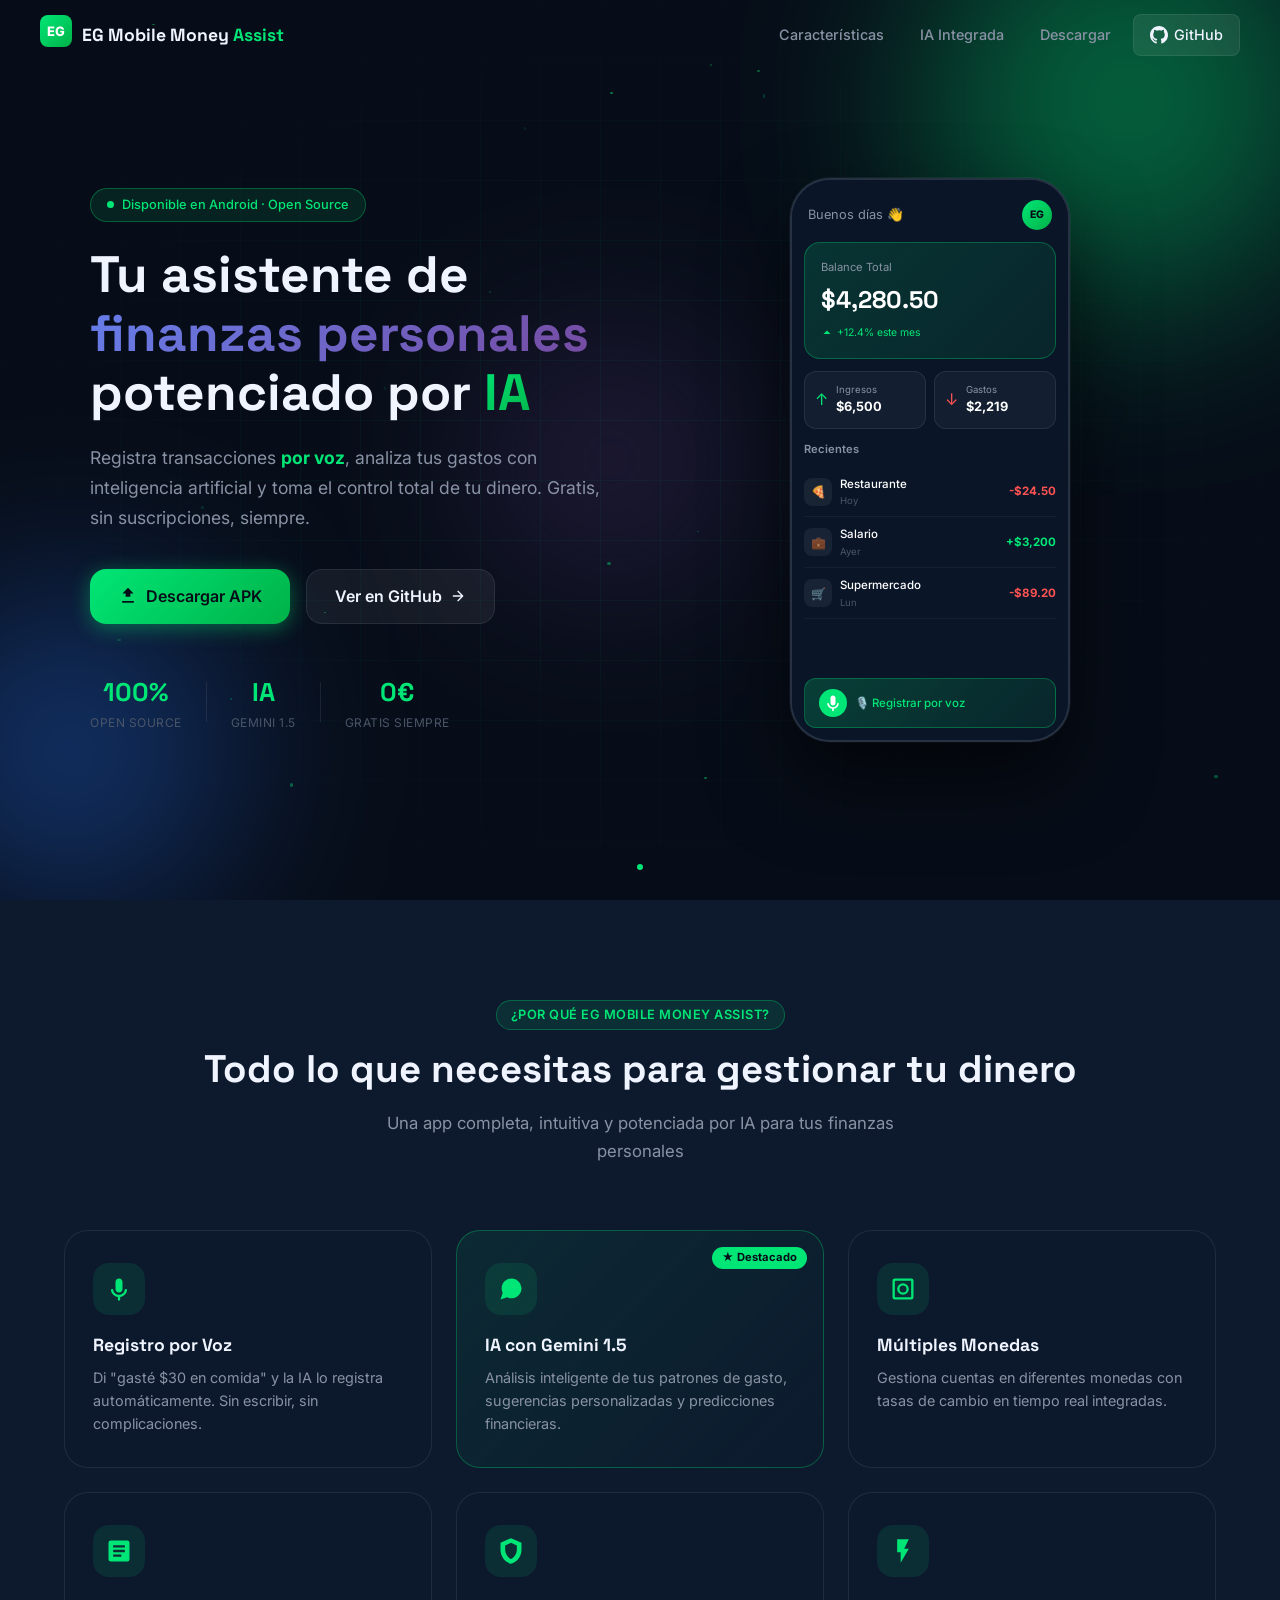
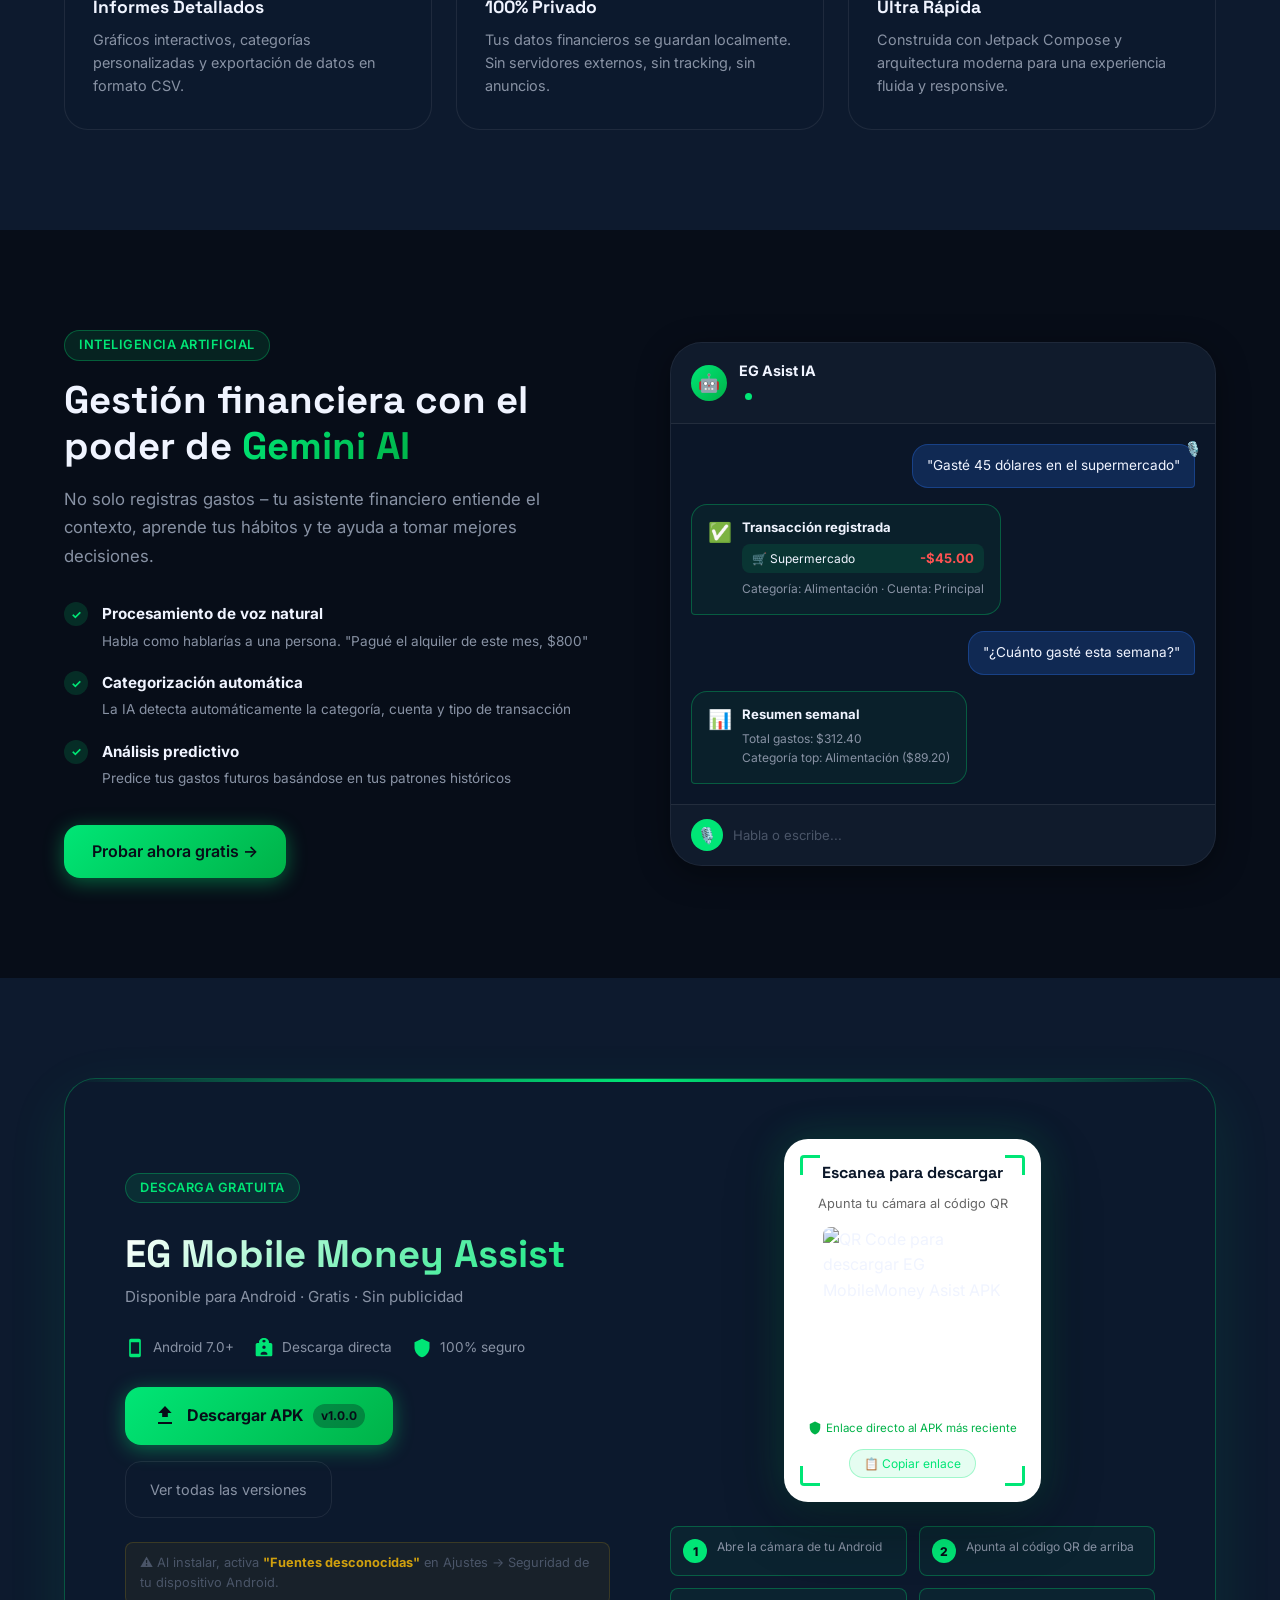
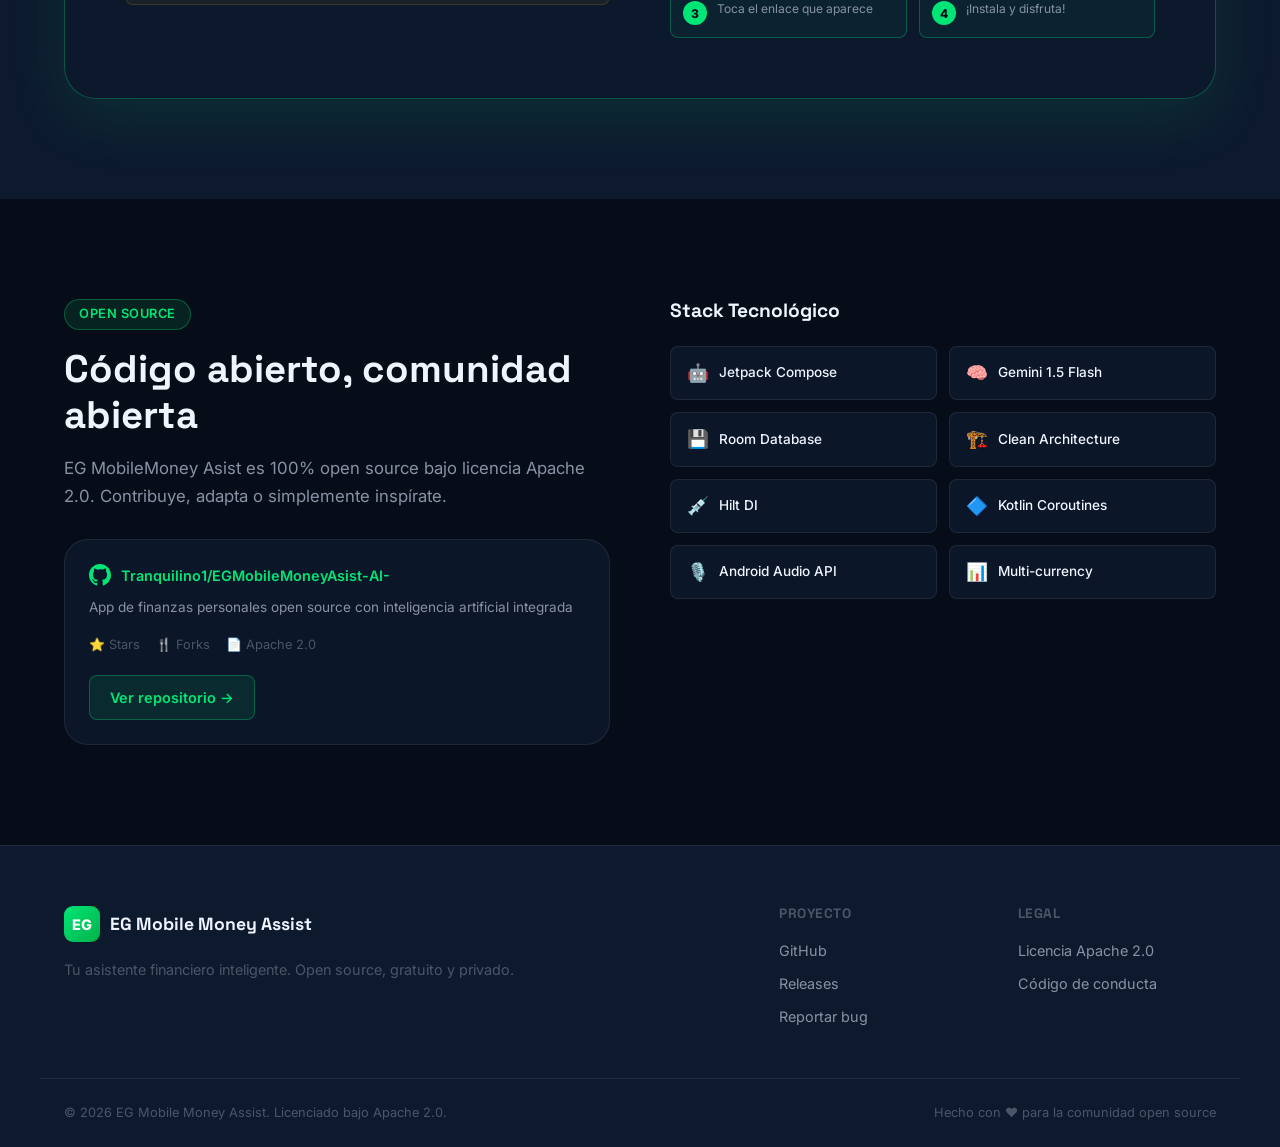
==== commit e473bc44: "docs: add technical documentation, interactive presentation slides and update app branding to EG Mob" ====
--- a/docs/landing/index.html
+++ b/docs/landing/index.html
@@ -3,10 +3,10 @@
 <head>
   <meta charset="UTF-8" />
   <meta name="viewport" content="width=device-width, initial-scale=1.0" />
-  <title>EG MobileMoney Asist – Gestiona tu dinero con IA</title>
-  <meta name="description" content="EG MobileMoney Asist: la app de finanzas personales potenciada por inteligencia artificial. Registra gastos por voz, analiza tu dinero y toma el control total. Descarga gratuita para Android." />
-  <meta name="keywords" content="EG MobileMoney, finanzas personales, IA, Android, gestión de dinero, app financiera" />
-  <meta property="og:title" content="EG MobileMoney Asist – Tu asistente financiero con IA" />
+  <title>EG Mobile Money Assist – Gestiona tu dinero con IA</title>
+  <meta name="description" content="EG Mobile Money Assist: la app de finanzas personales potenciada por inteligencia artificial. Registra gastos por voz, analiza tu dinero y toma el control total. Descarga gratuita para Android." />
+  <meta name="keywords" content="EG Mobile Money Assist, finanzas personales, IA, Android, gestión de dinero, app financiera" />
+  <meta property="og:title" content="EG Mobile Money Assist – Tu asistente financiero con IA" />
   <meta property="og:description" content="Registra transacciones por voz, analiza gastos e ingresos y toma el control de tu dinero. Gratis para Android." />
   <meta property="og:type" content="website" />
   <meta property="og:url" content="https://tranquilino1.github.io/EGMobileMoneyAsist-AI-/" />
@@ -33,7 +33,7 @@
             </defs>
           </svg>
         </div>
-        <span class="nav-brand-text">EG MobileMoney <span class="nav-brand-accent">Asist</span></span>
+        <span class="nav-brand-text">EG Mobile Money <span class="nav-brand-accent">Assist</span></span>
       </div>
       <div class="nav-links">
         <a href="#features" id="nav-features">Características</a>
@@ -183,7 +183,7 @@
   <section class="features" id="features">
     <div class="section-container">
       <div class="section-header">
-        <span class="section-tag">¿Por qué EG MobileMoney?</span>
+        <span class="section-tag">¿Por qué EG Mobile Money Assist?</span>
         <h2 class="section-title">Todo lo que necesitas para gestionar tu dinero</h2>
         <p class="section-subtitle">Una app completa, intuitiva y potenciada por IA para tus finanzas personales</p>
       </div>
@@ -324,7 +324,7 @@
       <div class="download-card">
         <div class="download-content">
           <span class="section-tag">Descarga Gratuita</span>
-          <h2 class="download-title">EG MobileMoney Asist</h2>
+          <h2 class="download-title">EG Mobile Money Assist</h2>
           <p class="download-subtitle">Disponible para Android · Gratis · Sin publicidad</p>
           
           <div class="download-info-grid">
@@ -459,7 +459,7 @@
               </linearGradient>
             </defs>
           </svg>
-          <span>EG MobileMoney Asist</span>
+          <span>EG Mobile Money Assist</span>
         </div>
         <p>Tu asistente financiero inteligente. Open source, gratuito y privado.</p>
       </div>
@@ -478,7 +478,7 @@
       </div>
     </div>
     <div class="footer-bottom">
-      <p>© 2024 EG MobileMoney Asist. Licenciado bajo Apache 2.0.</p>
+      <p>© 2026 EG Mobile Money Assist. Licenciado bajo Apache 2.0.</p>
       <p>Hecho con ❤️ para la comunidad open source</p>
     </div>
   </footer>
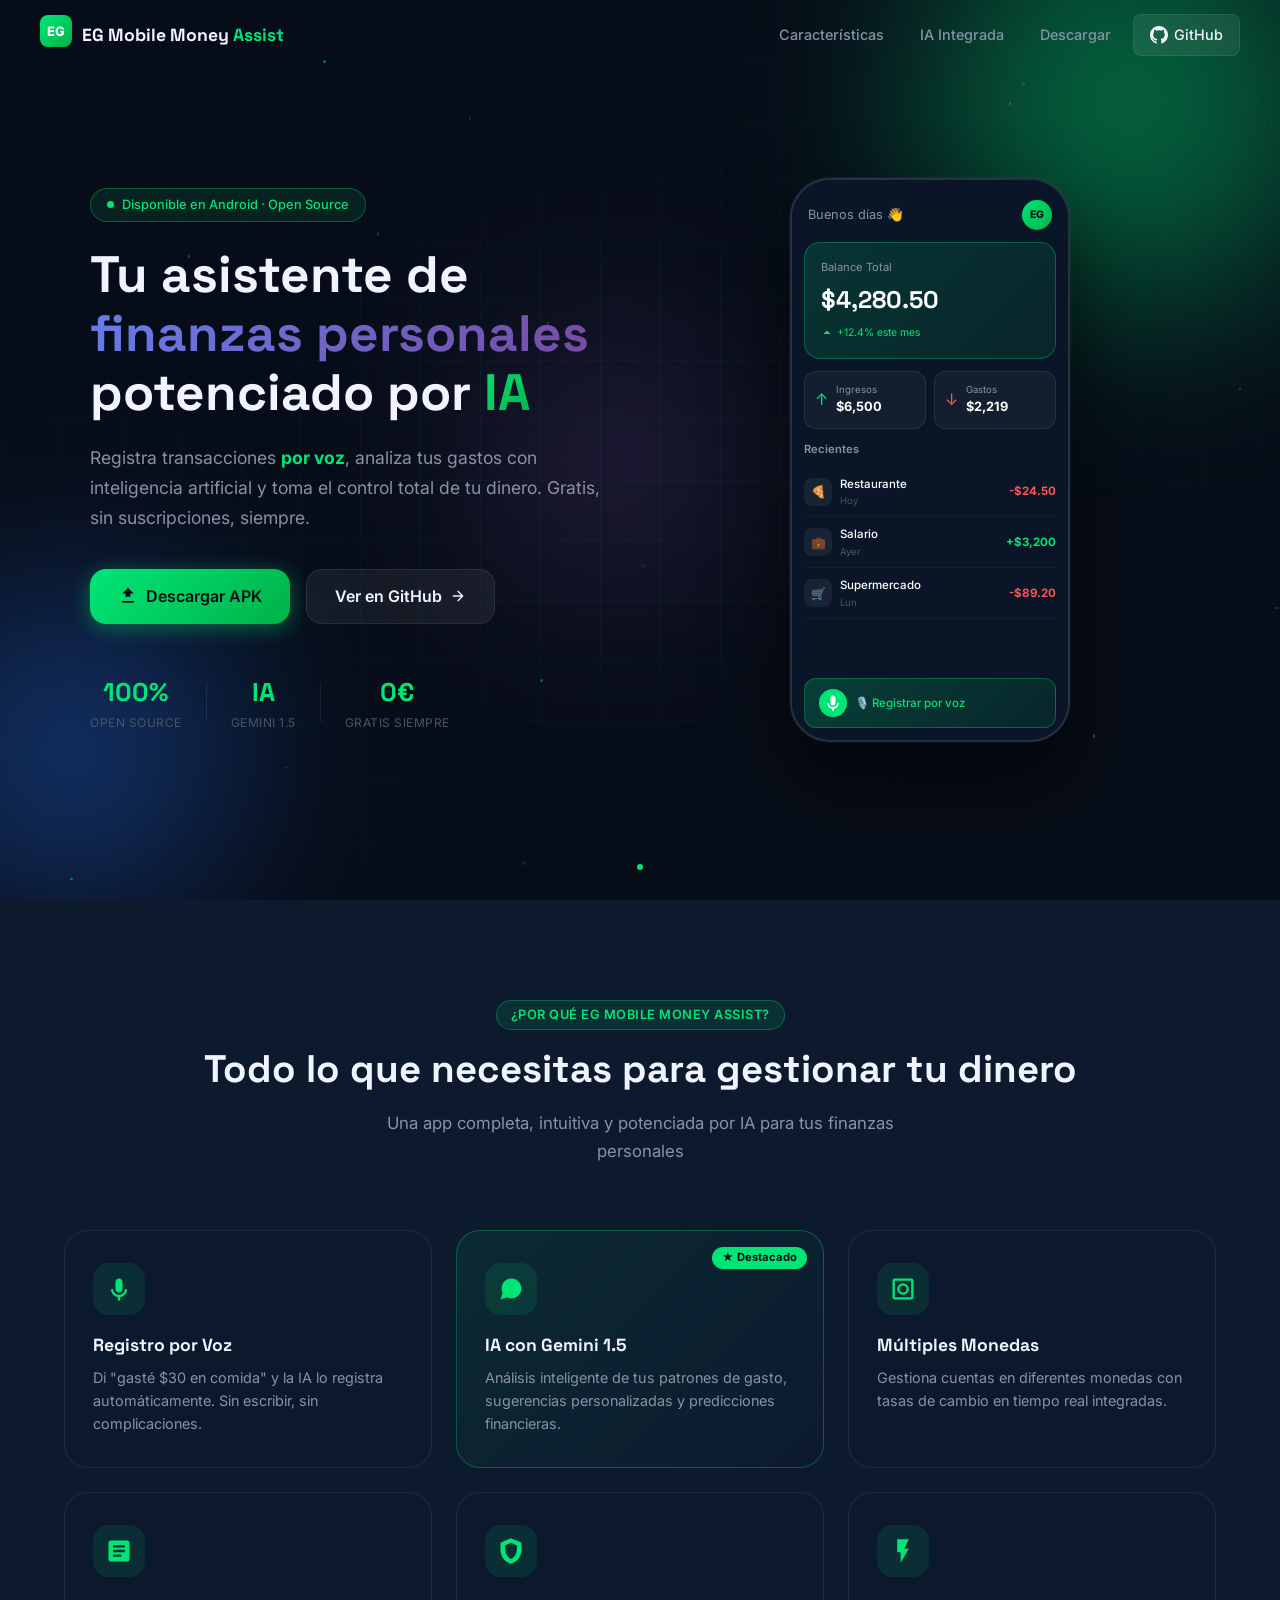
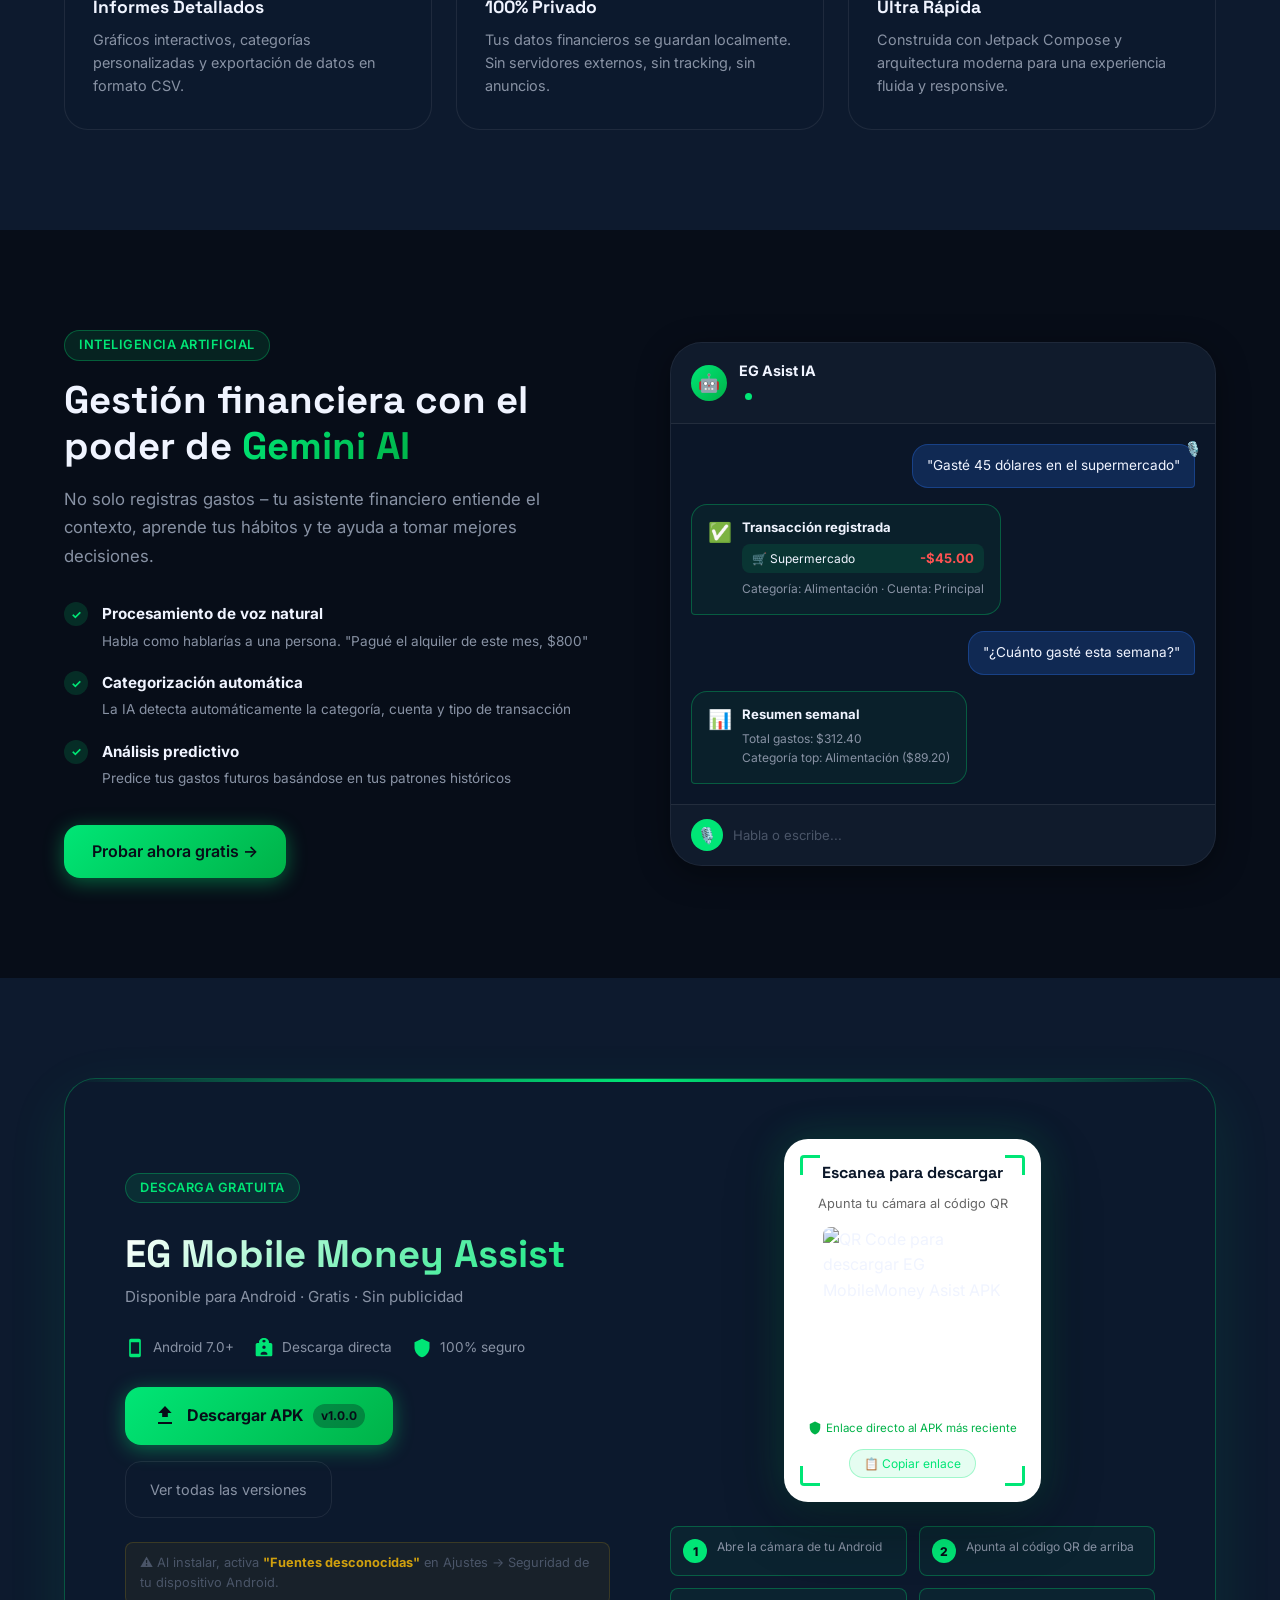
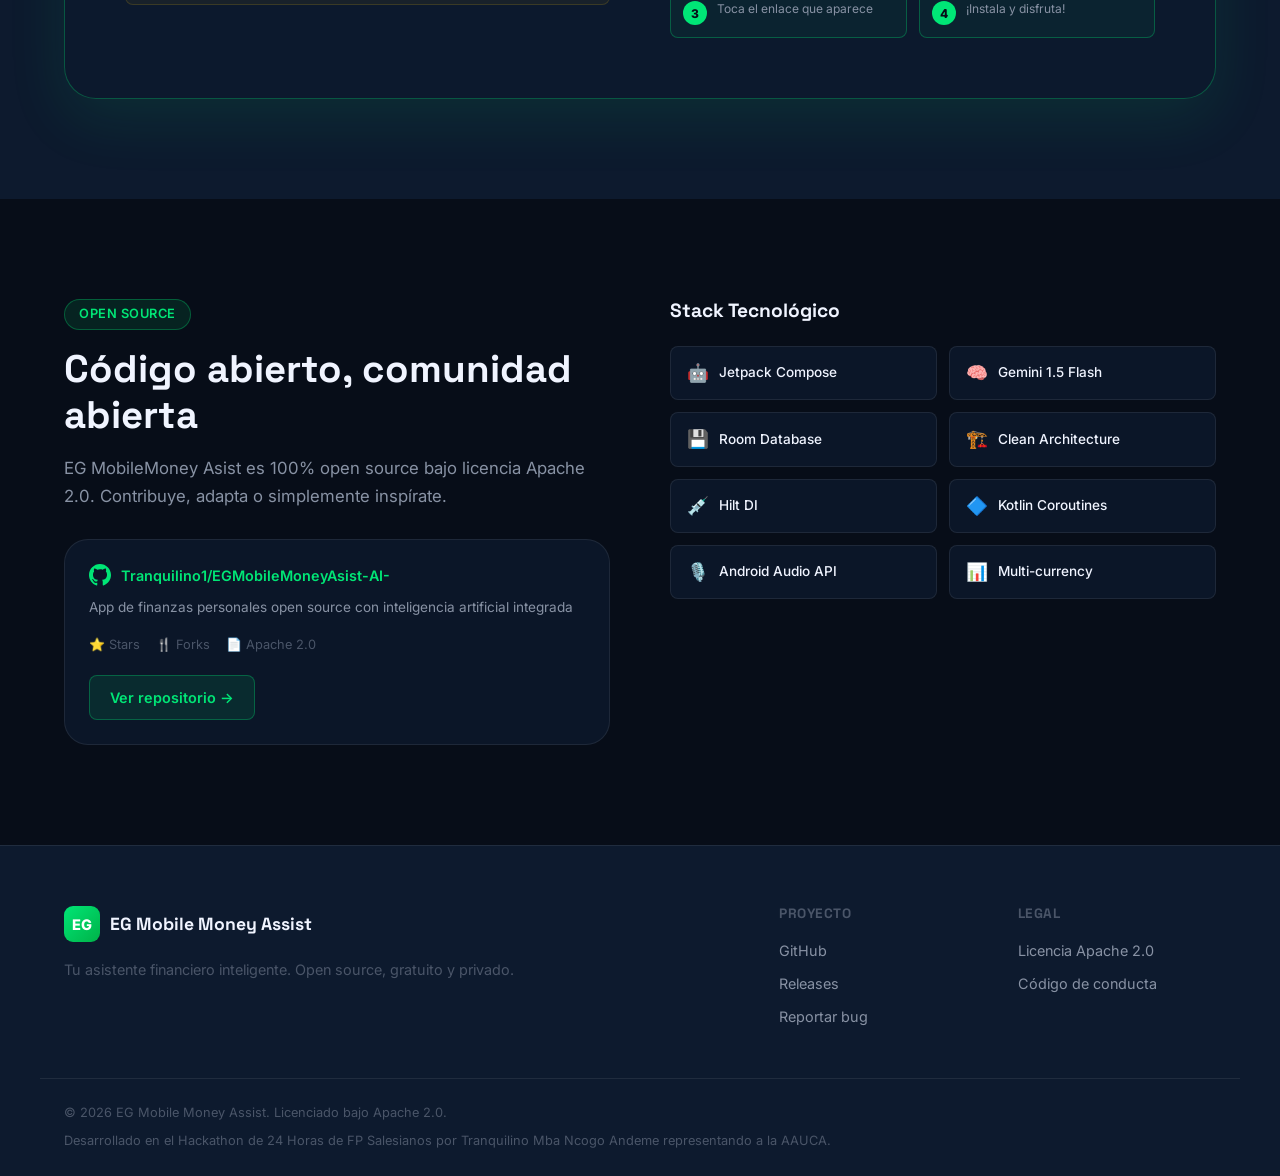
==== commit 8043c32b: "docs: add Hackathon FP Salesianos details and AAUCA representation for Tranquilino Mba Ncogo Andeme" ====
--- a/docs/landing/index.html
+++ b/docs/landing/index.html
@@ -479,7 +479,7 @@
     </div>
     <div class="footer-bottom">
       <p>© 2026 EG Mobile Money Assist. Licenciado bajo Apache 2.0.</p>
-      <p>Hecho con ❤️ para la comunidad open source</p>
+      <p>Desarrollado en el Hackathon de 24 Horas de FP Salesianos por Tranquilino Mba Ncogo Andeme representando a la AAUCA.</p>
     </div>
   </footer>
 
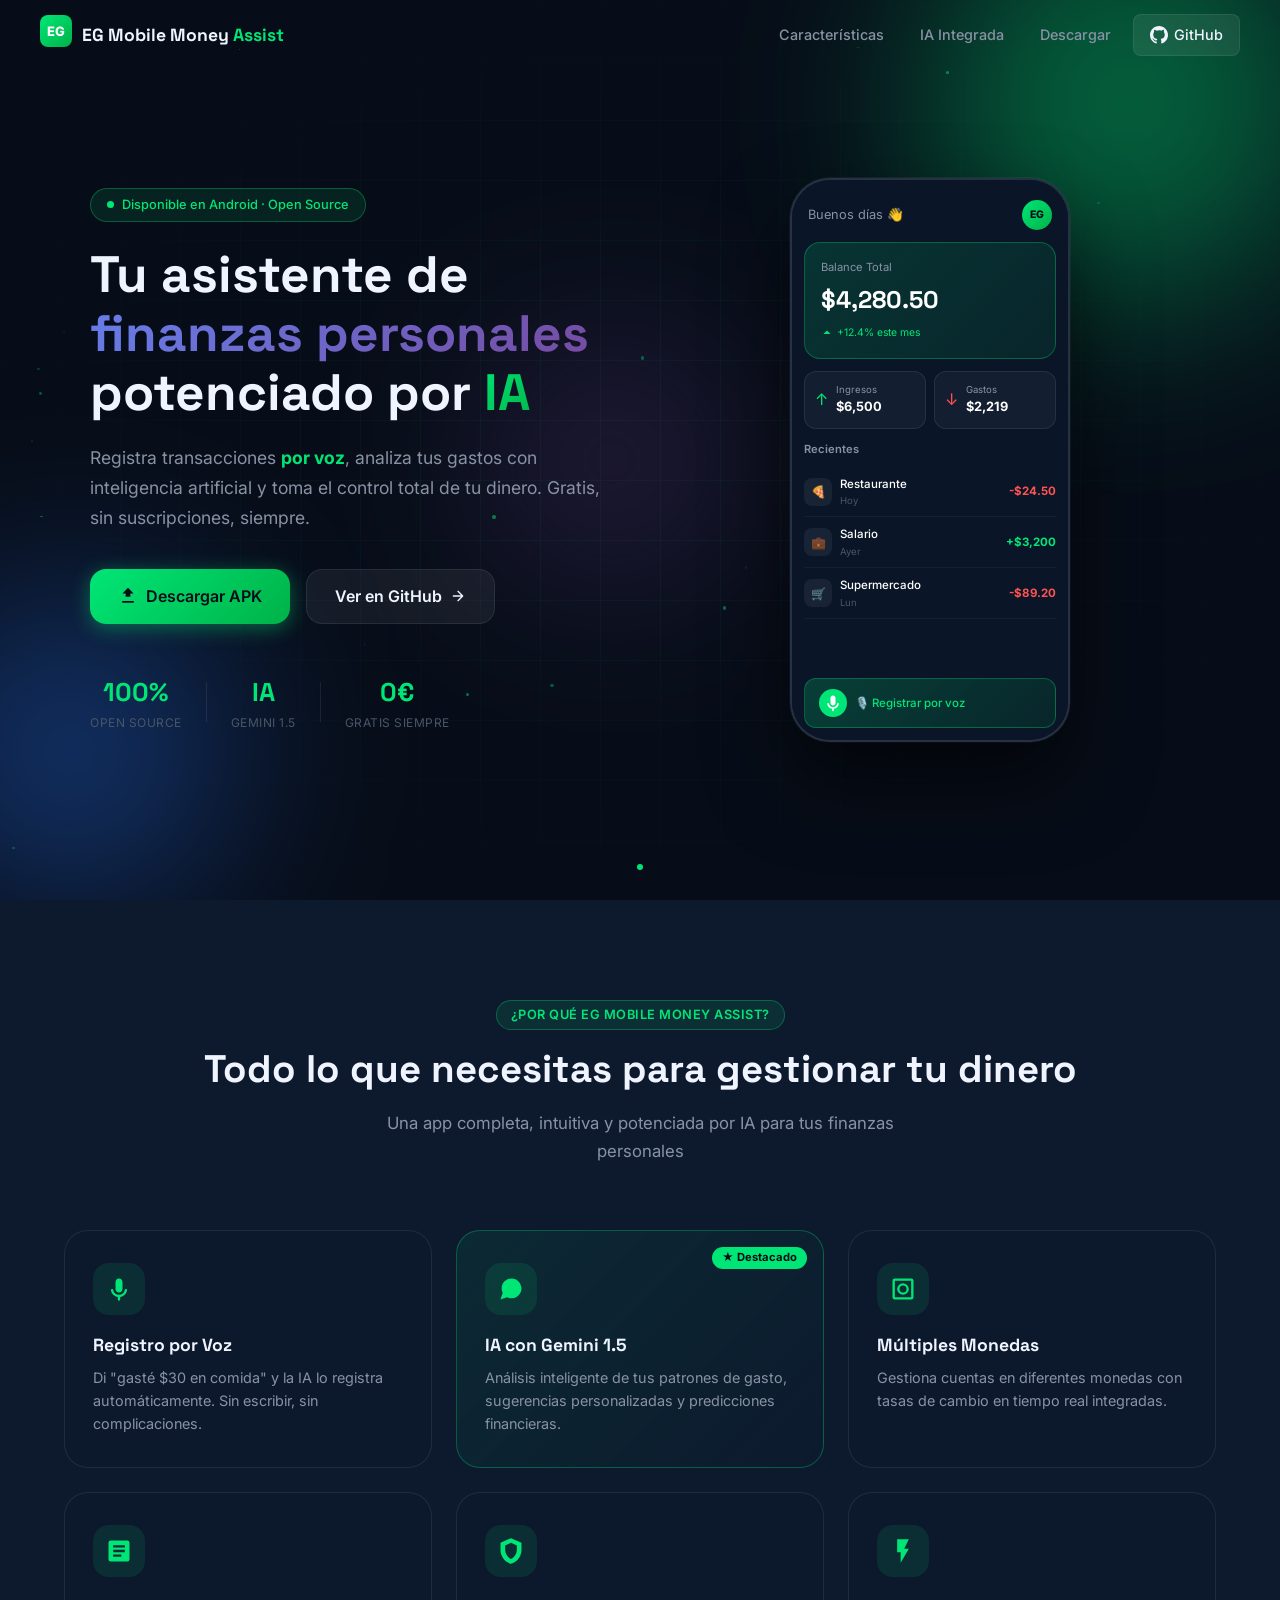
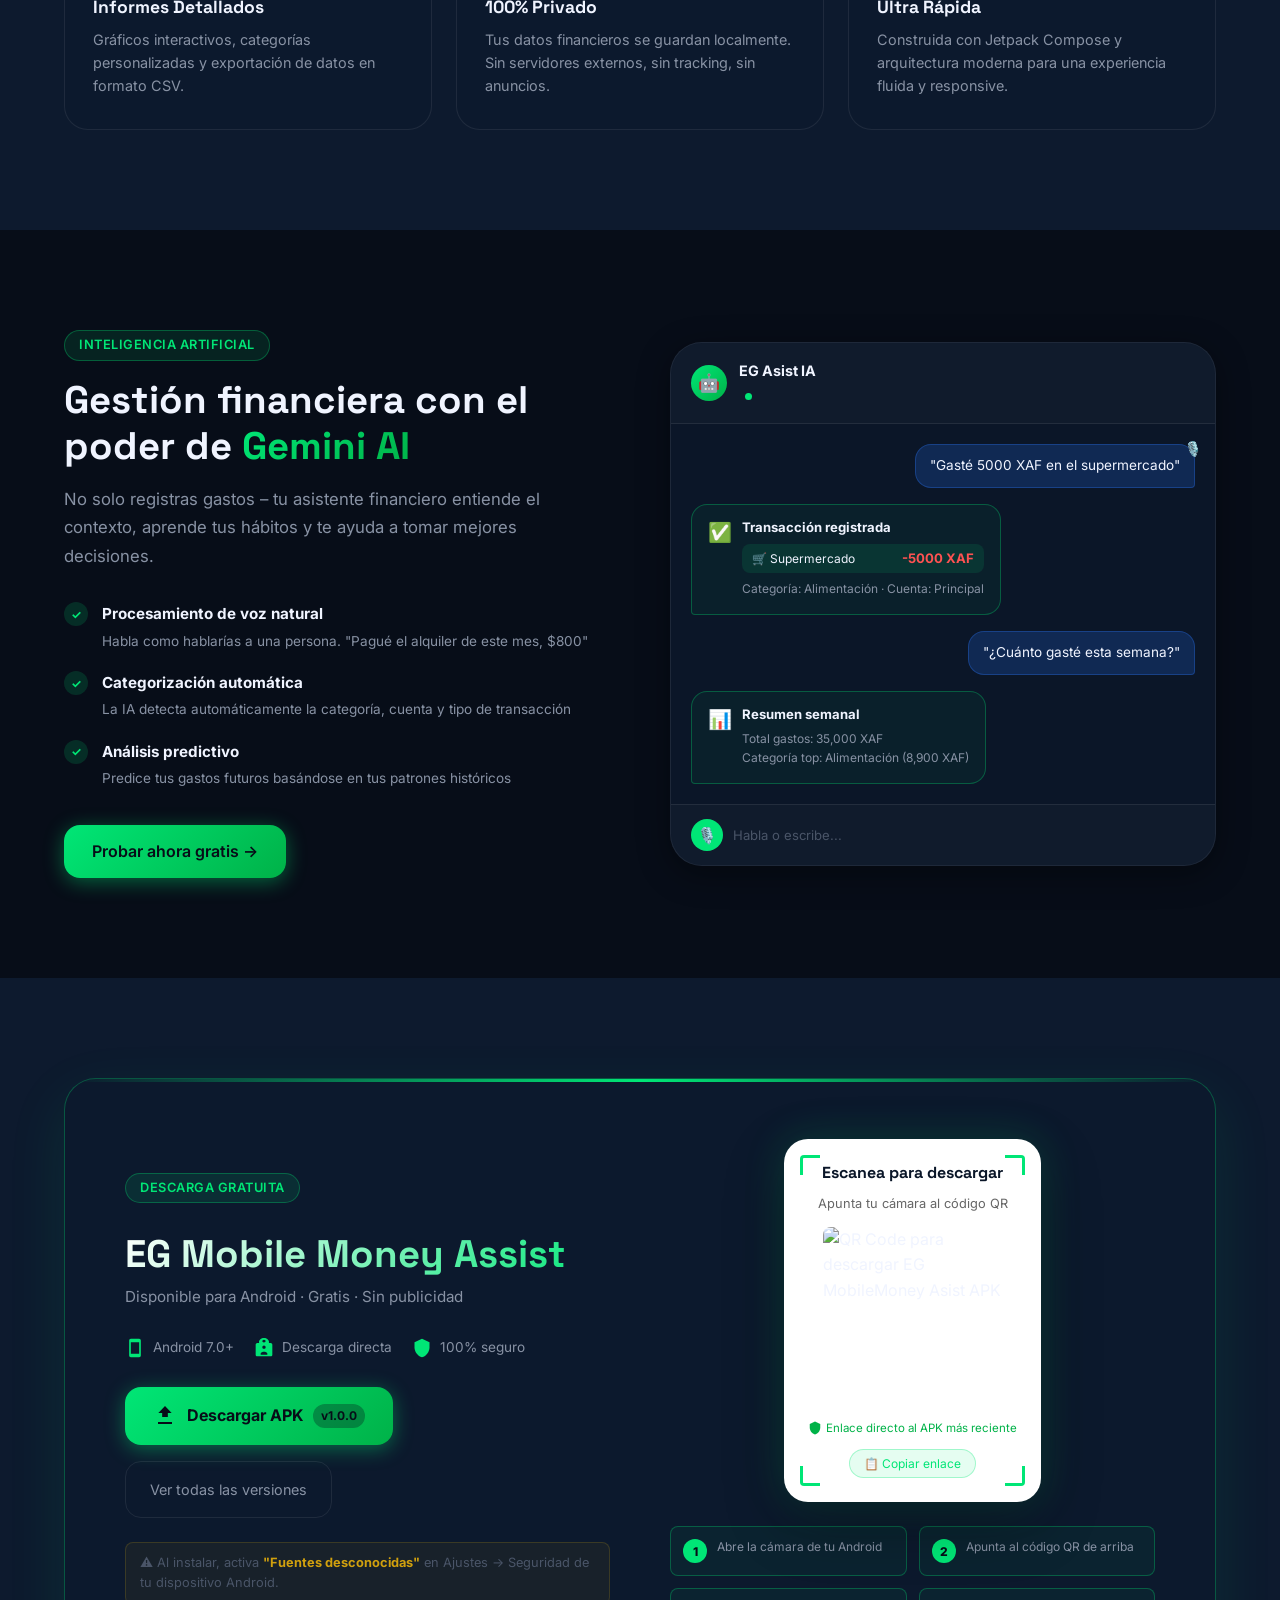
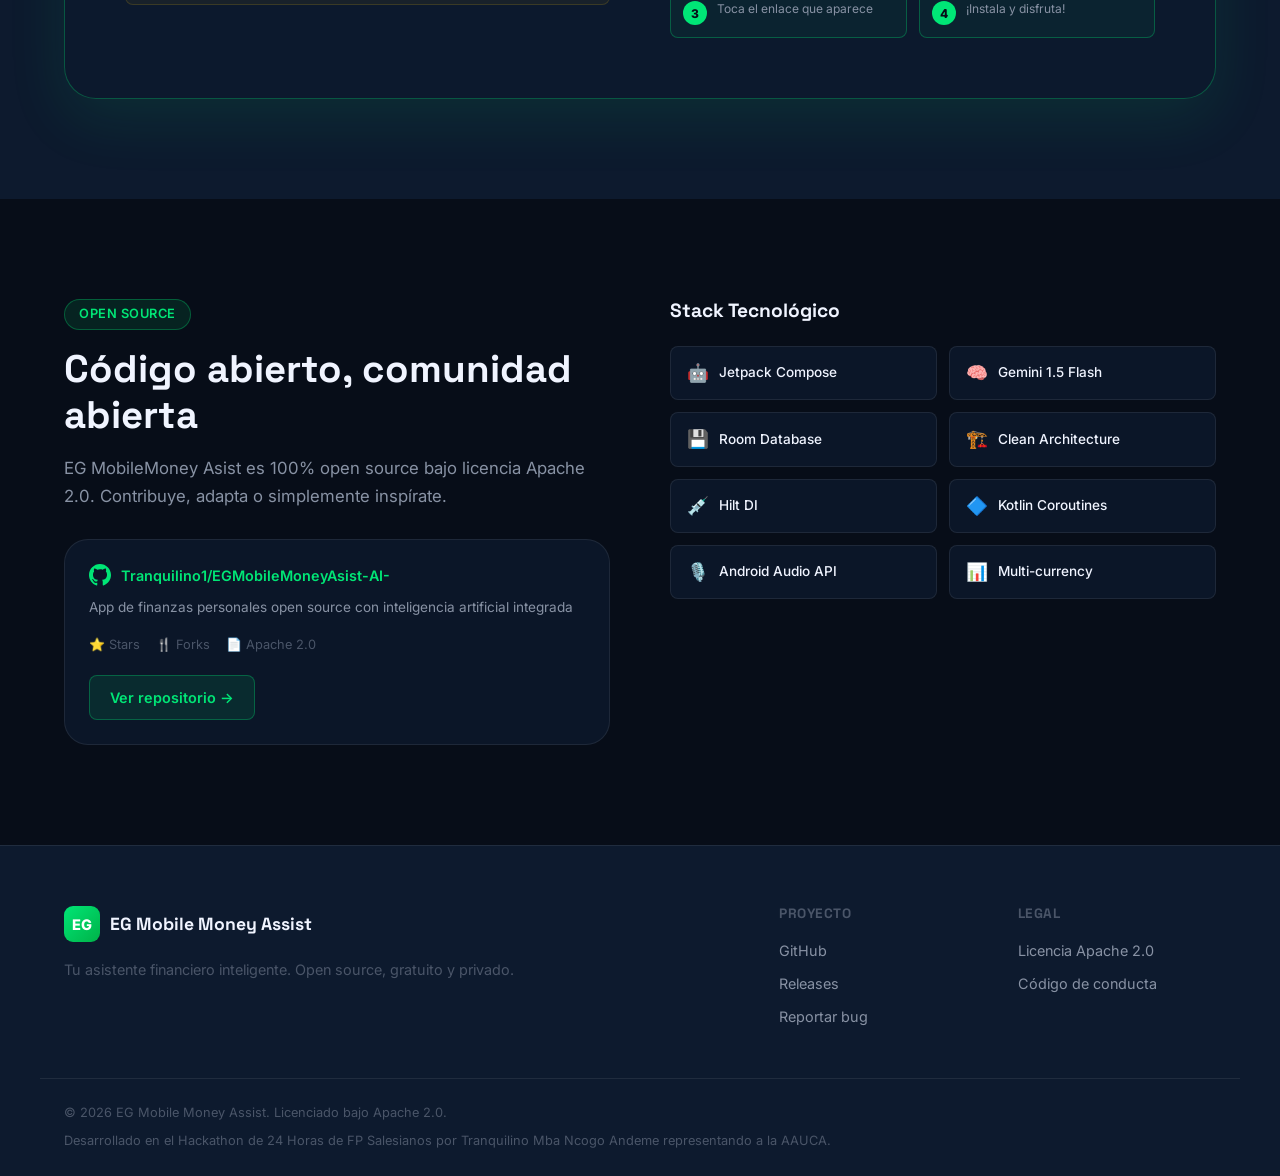
==== commit 6bdbd634: "docs: add docs redirect index.html, update README with landing page link and localize examples to 50" ====
--- a/docs/landing/index.html
+++ b/docs/landing/index.html
@@ -279,7 +279,7 @@
             </div>
             <div class="chat-messages">
               <div class="chat-bubble user">
-                <p>"Gasté 45 dólares en el supermercado"</p>
+                <p>"Gasté 5000 XAF en el supermercado"</p>
                 <div class="bubble-mic">🎙️</div>
               </div>
               <div class="chat-bubble ai">
@@ -289,7 +289,7 @@
                     <p><strong>Transacción registrada</strong></p>
                     <div class="tx-preview">
                       <span class="tx-p-cat">🛒 Supermercado</span>
-                      <span class="tx-p-amount">-$45.00</span>
+                      <span class="tx-p-amount">-5000 XAF</span>
                     </div>
                     <p class="ai-note">Categoría: Alimentación · Cuenta: Principal</p>
                   </div>
@@ -303,7 +303,7 @@
                   <div class="ai-response-icon">📊</div>
                   <div>
                     <p><strong>Resumen semanal</strong></p>
-                    <p class="ai-note">Total gastos: $312.40<br/>Categoría top: Alimentación ($89.20)</p>
+                    <p class="ai-note">Total gastos: 35,000 XAF<br/>Categoría top: Alimentación (8,900 XAF)</p>
                   </div>
                 </div>
               </div>
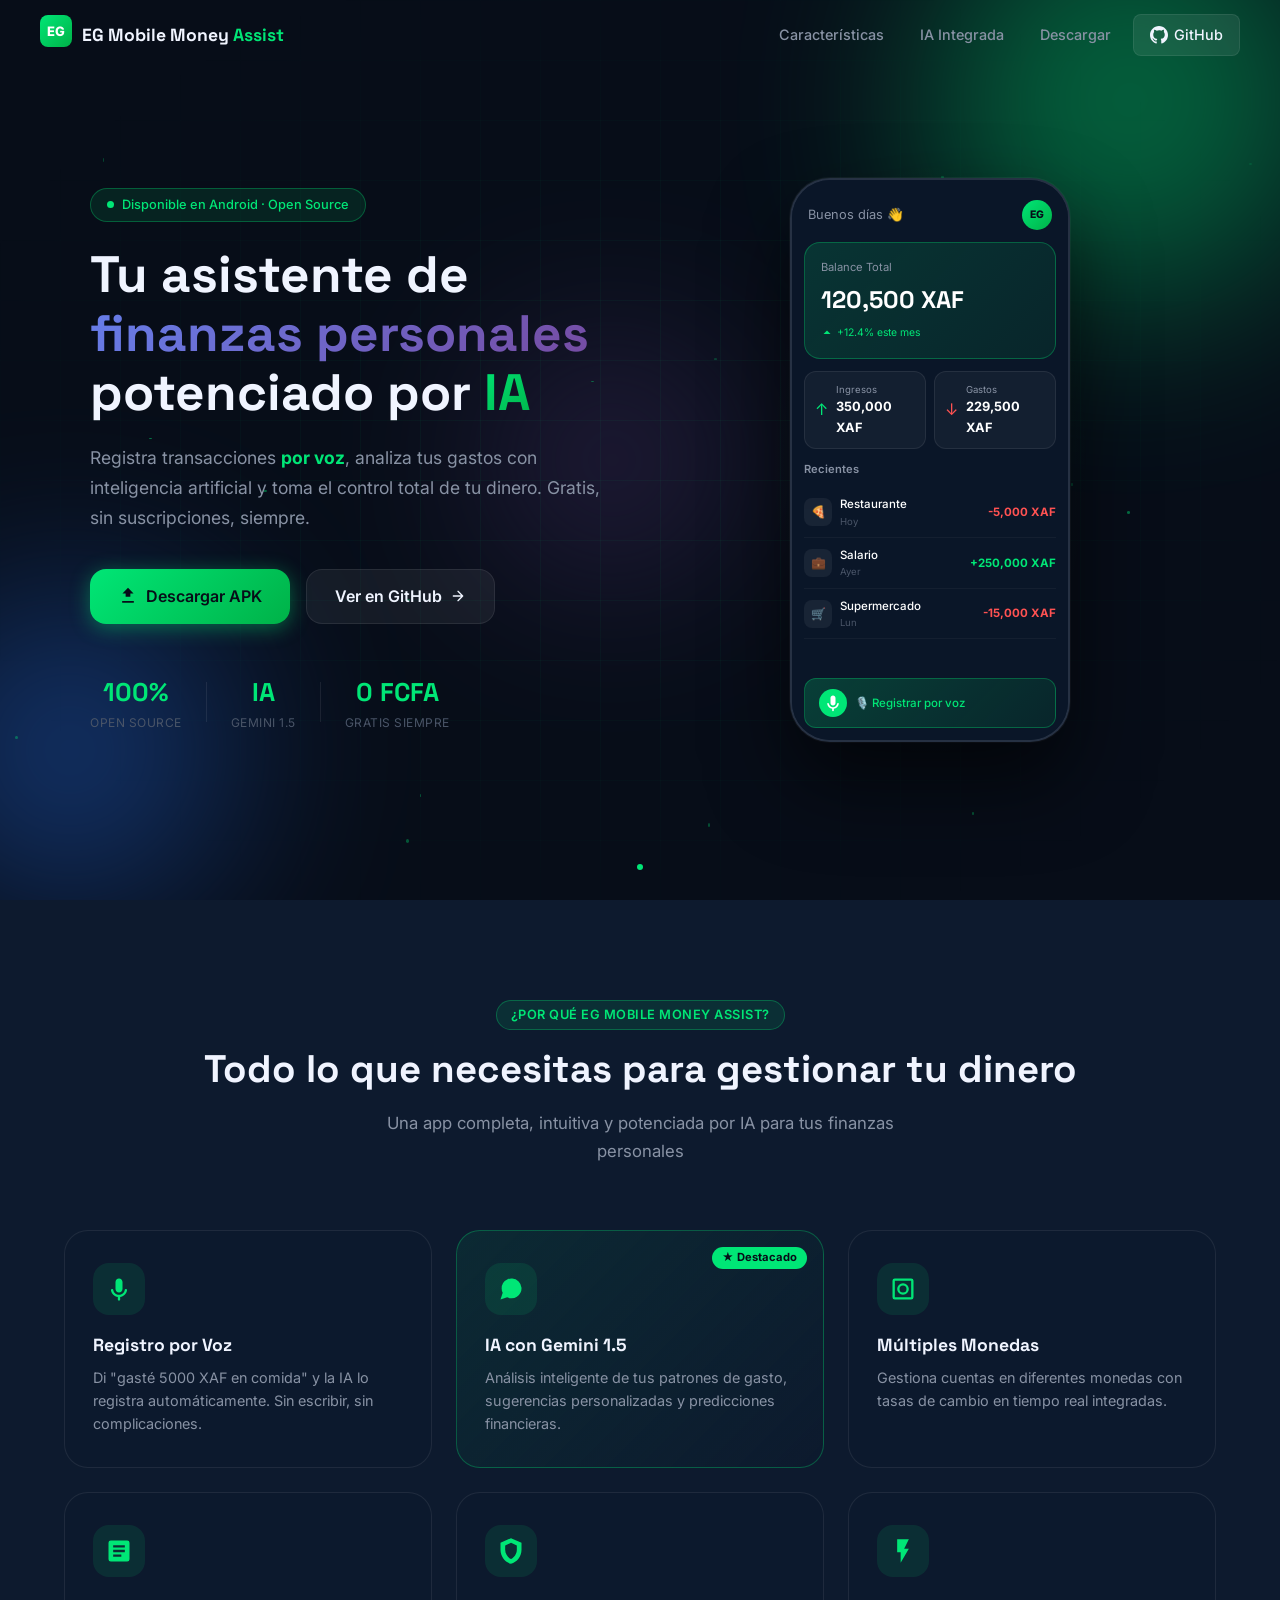
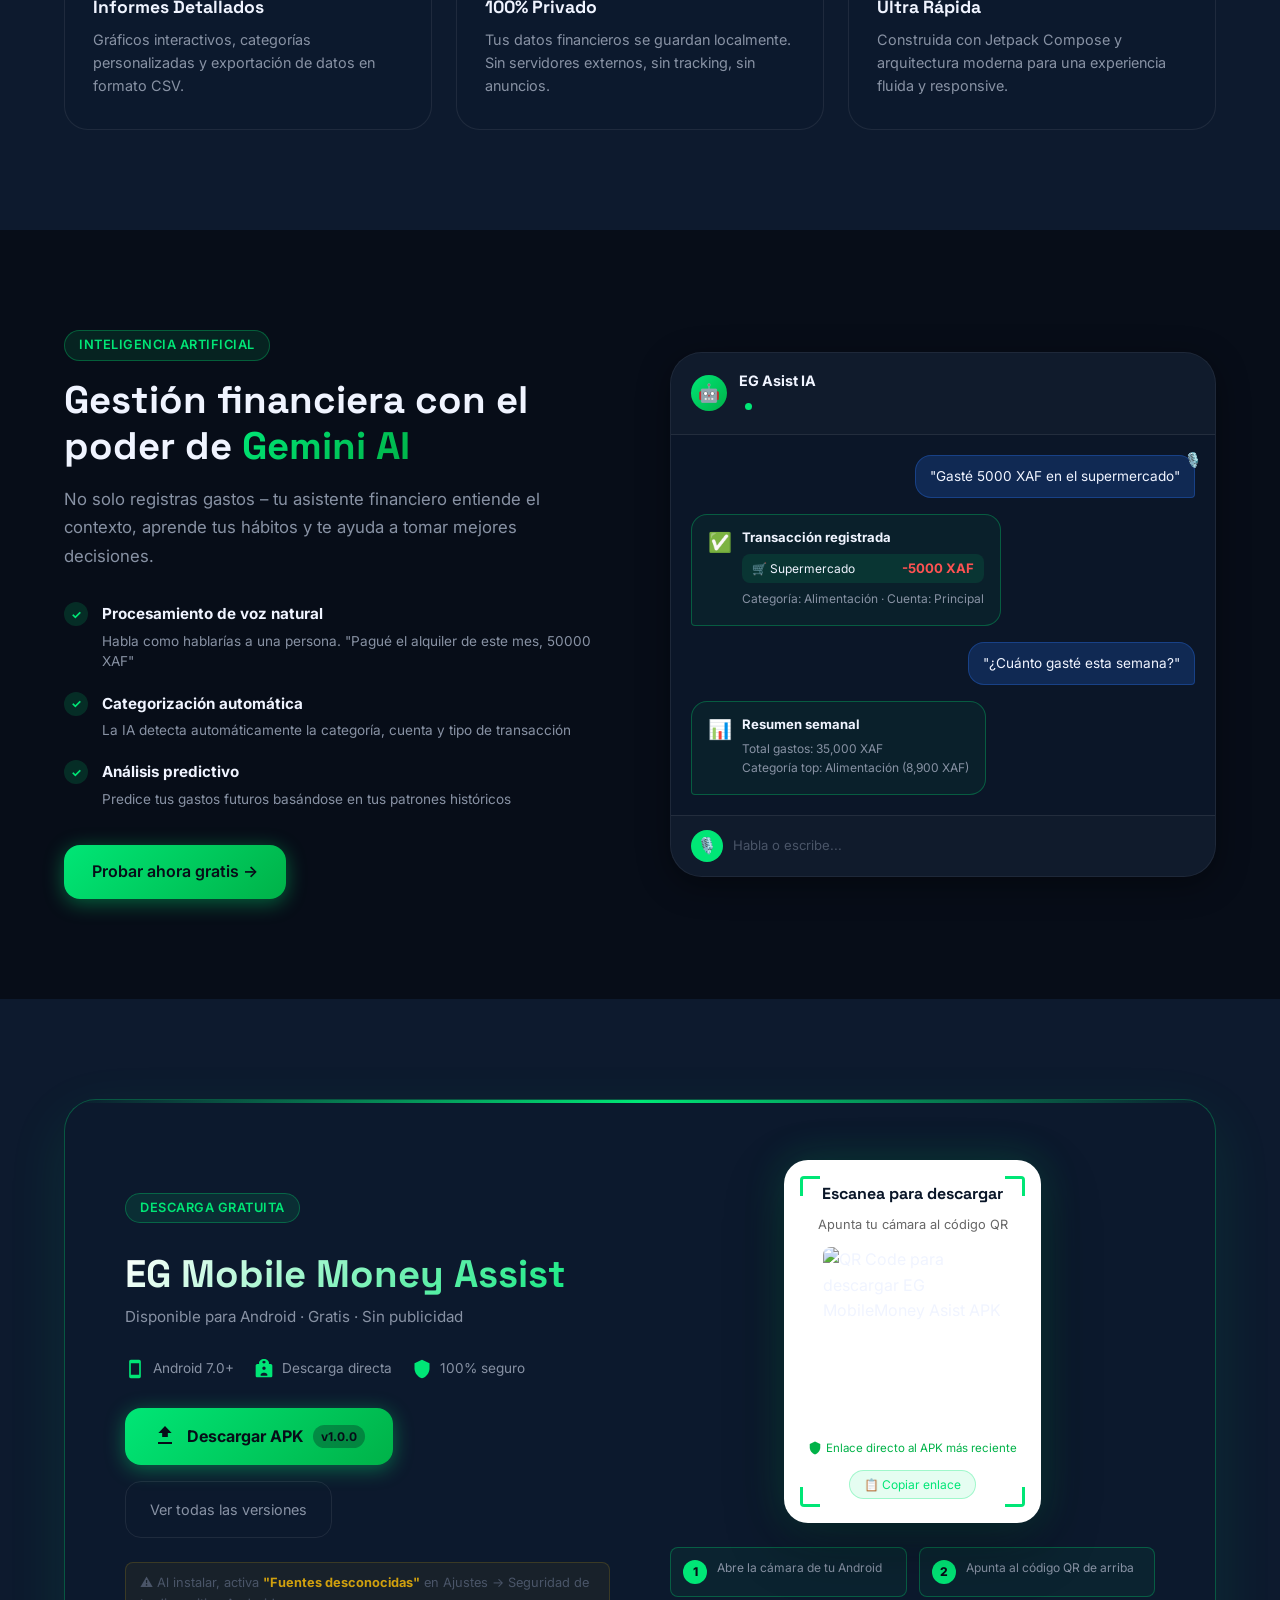
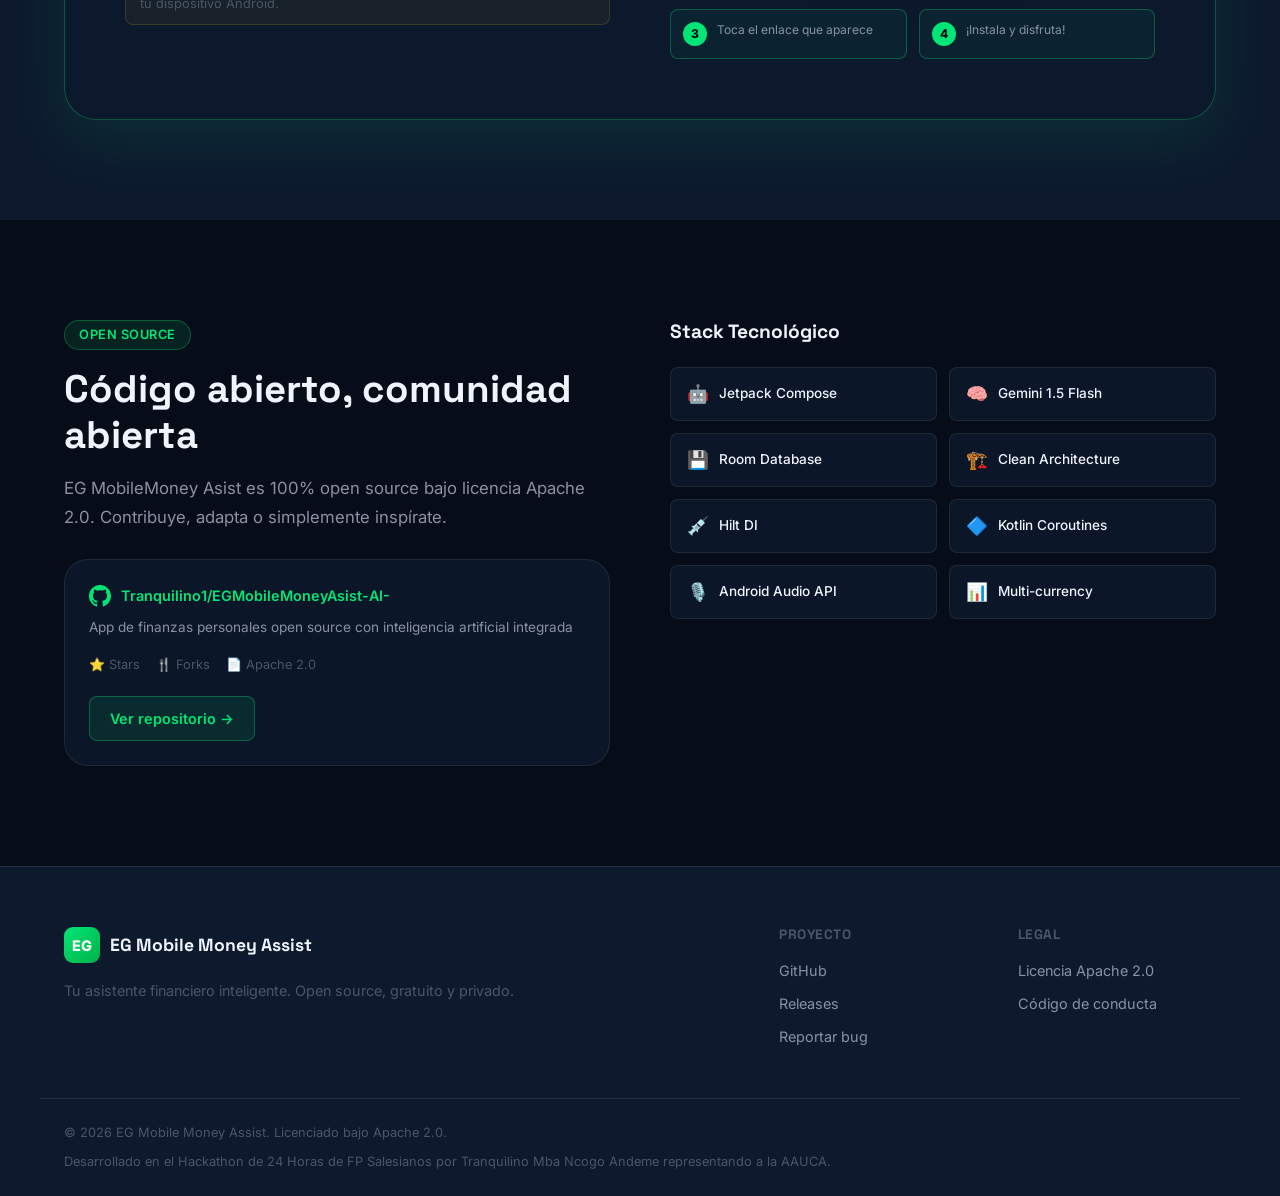
==== commit 379cef66: "docs: add technical manual, PDF presentation guide and refine landing page and presentation slides t" ====
--- a/docs/landing/index.html
+++ b/docs/landing/index.html
@@ -95,7 +95,7 @@
           </div>
           <div class="stat-divider"></div>
           <div class="stat">
-            <span class="stat-value">0€</span>
+            <span class="stat-value">0 FCFA</span>
             <span class="stat-label">Gratis siempre</span>
           </div>
         </div>
@@ -111,7 +111,7 @@
                 </div>
                 <div class="app-balance-card">
                   <p class="balance-label">Balance Total</p>
-                  <p class="balance-amount">$4,280.50</p>
+                  <p class="balance-amount">120,500 XAF</p>
                   <div class="balance-trend">
                     <svg width="12" height="12" viewBox="0 0 24 24" fill="#00E676"><path d="m5 12 7-7 7 7"/></svg>
                     <span>+12.4% este mes</span>
@@ -122,14 +122,14 @@
                     <div class="qs-icon">↑</div>
                     <div>
                       <p class="qs-label">Ingresos</p>
-                      <p class="qs-val">$6,500</p>
+                      <p class="qs-val">350,000 XAF</p>
                     </div>
                   </div>
                   <div class="quick-stat expense">
                     <div class="qs-icon">↓</div>
                     <div>
                       <p class="qs-label">Gastos</p>
-                      <p class="qs-val">$2,219</p>
+                      <p class="qs-val">229,500 XAF</p>
                     </div>
                   </div>
                 </div>
@@ -141,7 +141,7 @@
                       <span class="tx-name">Restaurante</span>
                       <span class="tx-date">Hoy</span>
                     </div>
-                    <span class="tx-amount neg">-$24.50</span>
+                    <span class="tx-amount neg">-5,000 XAF</span>
                   </div>
                   <div class="tx-item">
                     <div class="tx-icon salary">💼</div>
@@ -149,7 +149,7 @@
                       <span class="tx-name">Salario</span>
                       <span class="tx-date">Ayer</span>
                     </div>
-                    <span class="tx-amount pos">+$3,200</span>
+                    <span class="tx-amount pos">+250,000 XAF</span>
                   </div>
                   <div class="tx-item">
                     <div class="tx-icon shop">🛒</div>
@@ -157,7 +157,7 @@
                       <span class="tx-name">Supermercado</span>
                       <span class="tx-date">Lun</span>
                     </div>
-                    <span class="tx-amount neg">-$89.20</span>
+                    <span class="tx-amount neg">-15,000 XAF</span>
                   </div>
                 </div>
                 <!-- Voice AI Button -->
@@ -193,7 +193,7 @@
             <svg width="28" height="28" viewBox="0 0 24 24" fill="none" stroke="currentColor" stroke-width="2"><path d="M12 15c1.66 0 3-1.34 3-3V6c0-1.66-1.34-3-3-3S9 4.34 9 6v6c0 1.66 1.34 3 3 3zm5.91-3c-.49 0-.9.36-.98.85C16.52 15.2 14.47 17 12 17s-4.52-1.8-4.93-4.15c-.08-.49-.49-.85-.98-.85-.61 0-1.09.54-1 1.14.49 3 2.89 5.35 5.91 5.78V21c0 .55.45 1 1 1s1-.45 1-1v-2.08c3.02-.43 5.42-2.78 5.91-5.78.1-.6-.39-1.14-1-1.14z" fill="currentColor" stroke="none"/></svg>
           </div>
           <h3>Registro por Voz</h3>
-          <p>Di "gasté $30 en comida" y la IA lo registra automáticamente. Sin escribir, sin complicaciones.</p>
+          <p>Di "gasté 5000 XAF en comida" y la IA lo registra automáticamente. Sin escribir, sin complicaciones.</p>
         </div>
         <div class="feature-card feature-card-highlight">
           <div class="feature-badge">★ Destacado</div>
@@ -248,7 +248,7 @@
               <div class="ai-check">✓</div>
               <div>
                 <strong>Procesamiento de voz natural</strong>
-                <p>Habla como hablarías a una persona. "Pagué el alquiler de este mes, $800"</p>
+                <p>Habla como hablarías a una persona. "Pagué el alquiler de este mes, 50000 XAF"</p>
               </div>
             </div>
             <div class="ai-feature-item">
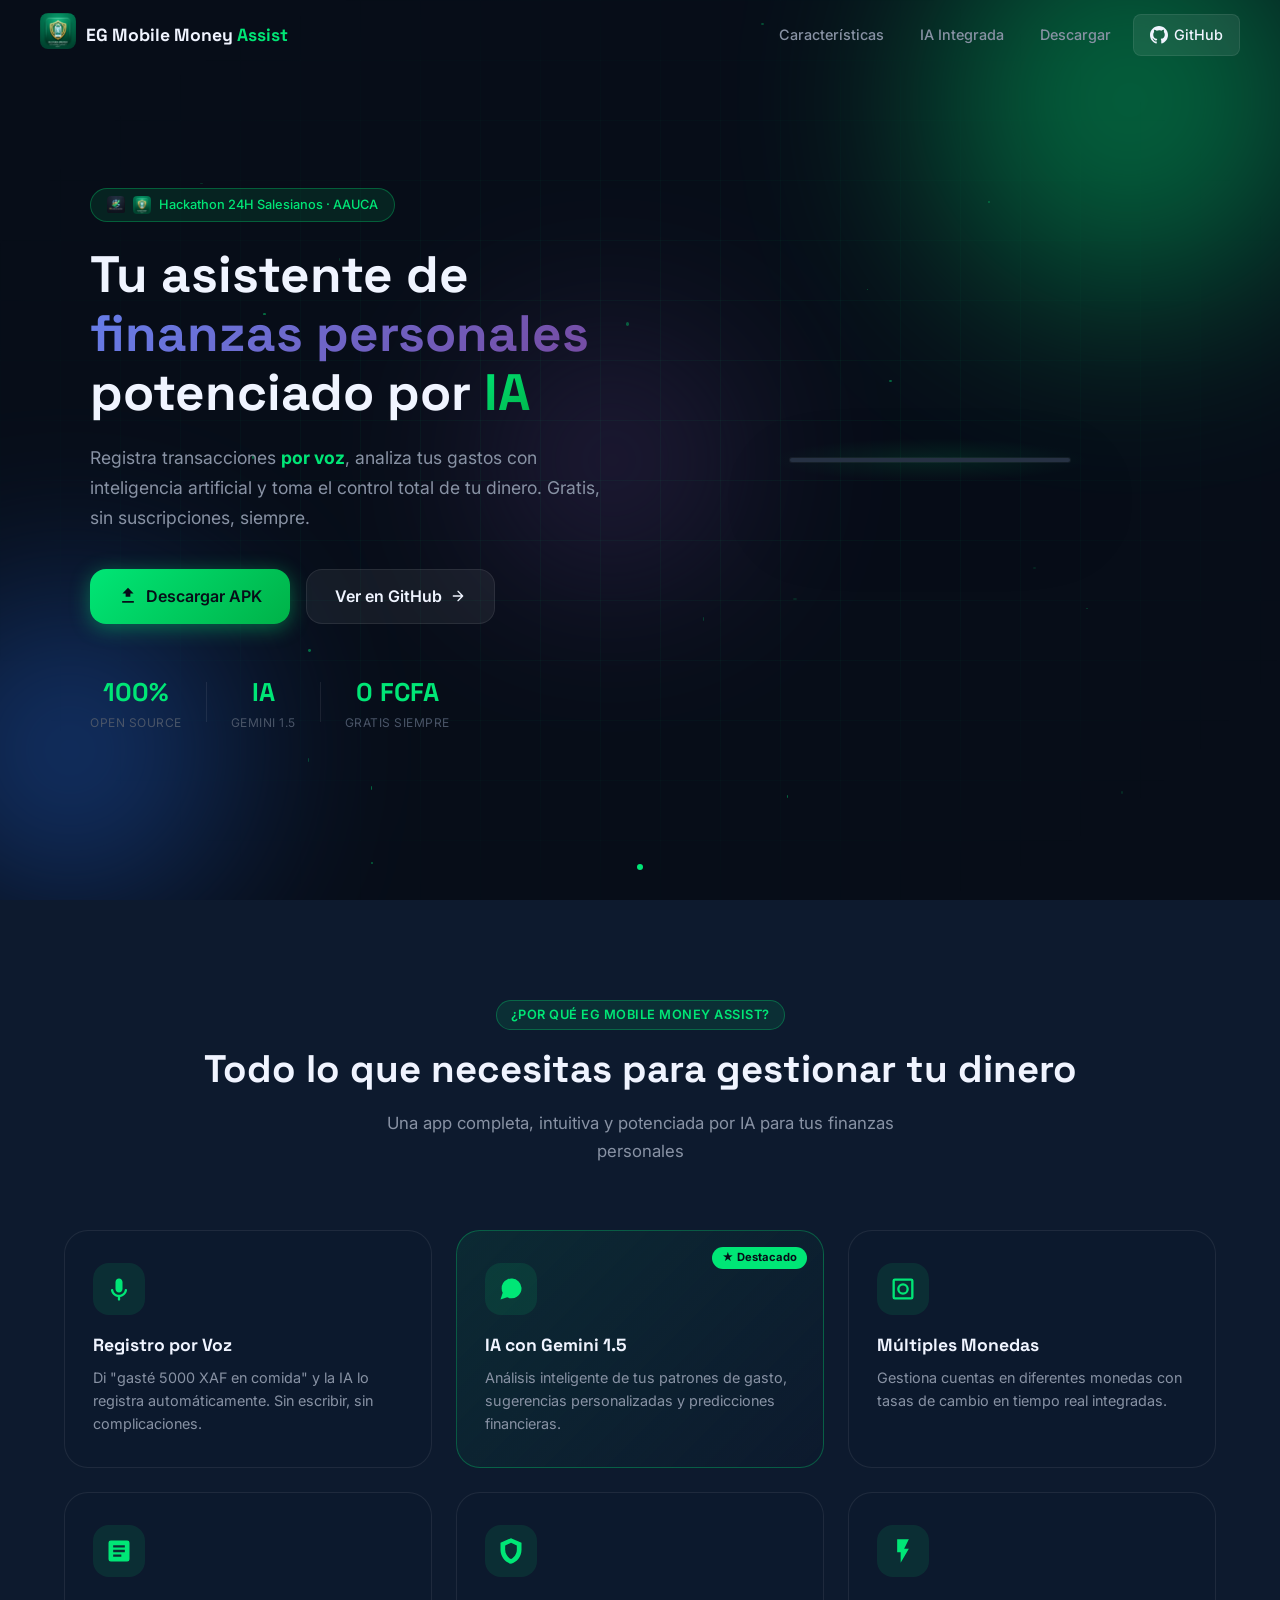
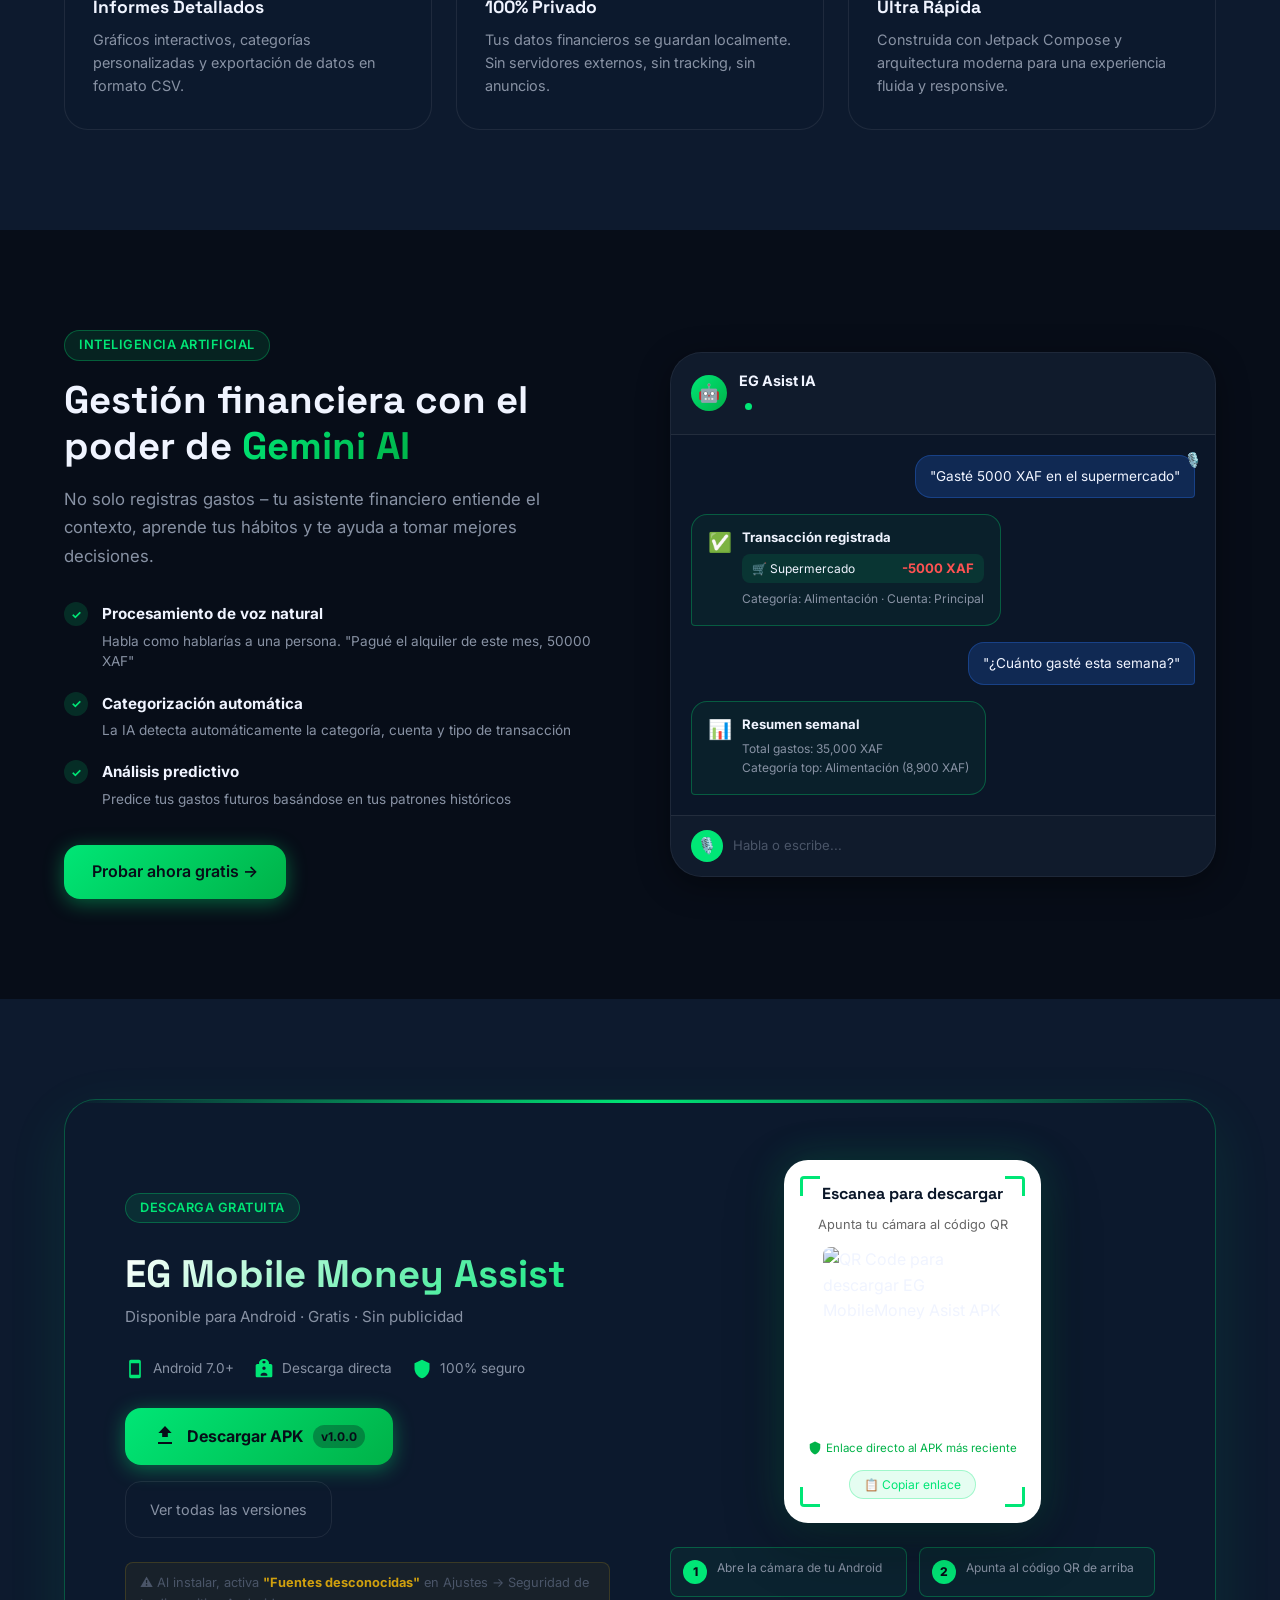
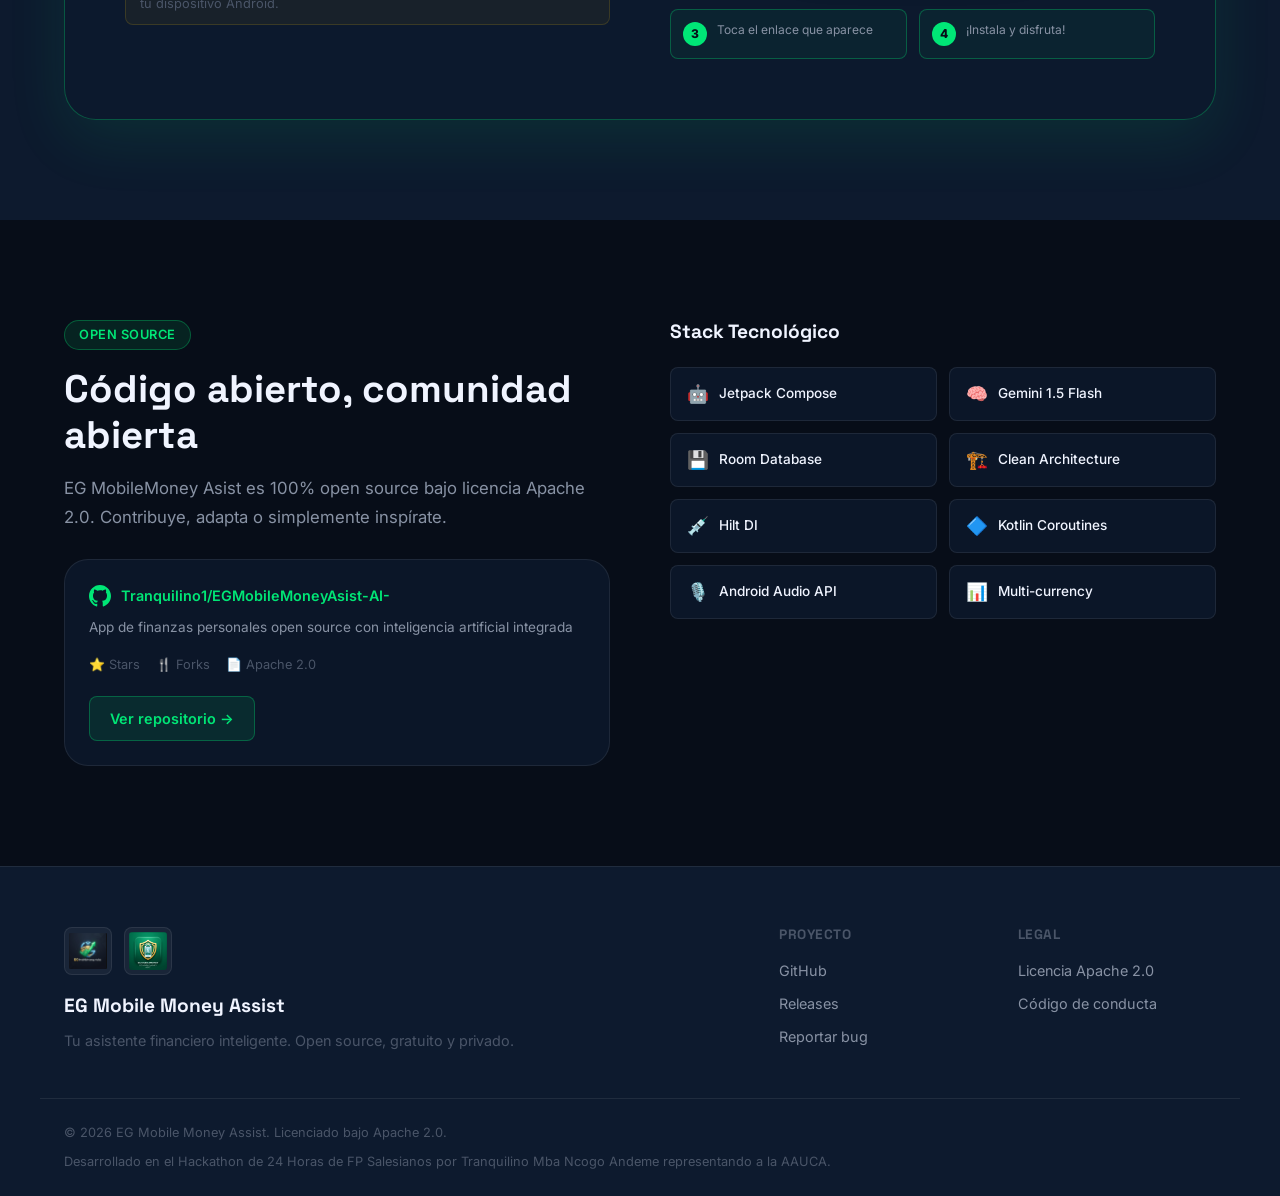
==== commit 6c13c541: "docs: add brand logos and app screenshots, implement slideshow carousel in phone mockup on landing p" ====
--- a/docs/landing/index.html
+++ b/docs/landing/index.html
@@ -22,16 +22,7 @@
     <div class="nav-container">
       <div class="nav-brand">
         <div class="nav-logo-icon">
-          <svg width="32" height="32" viewBox="0 0 32 32" fill="none">
-            <rect width="32" height="32" rx="8" fill="url(#logoGrad)"/>
-            <text x="50%" y="55%" dominant-baseline="middle" text-anchor="middle" fill="white" font-size="13" font-weight="800" font-family="Inter">EG</text>
-            <defs>
-              <linearGradient id="logoGrad" x1="0" y1="0" x2="32" y2="32" gradientUnits="userSpaceOnUse">
-                <stop stop-color="#00E676"/>
-                <stop offset="1" stop-color="#00B248"/>
-              </linearGradient>
-            </defs>
-          </svg>
+          <img src="assets/8.png" alt="EG Mobile Money Assist Logo" class="nav-logo-img" />
         </div>
         <span class="nav-brand-text">EG Mobile Money <span class="nav-brand-accent">Assist</span></span>
       </div>
@@ -61,8 +52,9 @@
     <div class="hero-container">
       <div class="hero-content">
         <div class="hero-badge">
-          <span class="badge-dot"></span>
-          Disponible en Android · Open Source
+          <img src="assets/7.png" class="badge-logo" alt="Logo AAUCA" />
+          <img src="assets/8.png" class="badge-logo" alt="Logo Salesianos" />
+          <span>Hackathon 24H Salesianos · AAUCA</span>
         </div>
         <h1 class="hero-title">
           Tu asistente de<br/>
@@ -104,69 +96,12 @@
         <div class="phone-mockup">
           <div class="phone-frame">
             <div class="phone-screen">
-              <div class="app-demo">
-                <div class="app-topbar">
-                  <span class="app-greeting">Buenos días 👋</span>
-                  <div class="app-avatar">EG</div>
-                </div>
-                <div class="app-balance-card">
-                  <p class="balance-label">Balance Total</p>
-                  <p class="balance-amount">120,500 XAF</p>
-                  <div class="balance-trend">
-                    <svg width="12" height="12" viewBox="0 0 24 24" fill="#00E676"><path d="m5 12 7-7 7 7"/></svg>
-                    <span>+12.4% este mes</span>
-                  </div>
-                </div>
-                <div class="app-quick-stats">
-                  <div class="quick-stat income">
-                    <div class="qs-icon">↑</div>
-                    <div>
-                      <p class="qs-label">Ingresos</p>
-                      <p class="qs-val">350,000 XAF</p>
-                    </div>
-                  </div>
-                  <div class="quick-stat expense">
-                    <div class="qs-icon">↓</div>
-                    <div>
-                      <p class="qs-label">Gastos</p>
-                      <p class="qs-val">229,500 XAF</p>
-                    </div>
-                  </div>
-                </div>
-                <div class="app-transactions">
-                  <p class="tx-header">Recientes</p>
-                  <div class="tx-item">
-                    <div class="tx-icon food">🍕</div>
-                    <div class="tx-info">
-                      <span class="tx-name">Restaurante</span>
-                      <span class="tx-date">Hoy</span>
-                    </div>
-                    <span class="tx-amount neg">-5,000 XAF</span>
-                  </div>
-                  <div class="tx-item">
-                    <div class="tx-icon salary">💼</div>
-                    <div class="tx-info">
-                      <span class="tx-name">Salario</span>
-                      <span class="tx-date">Ayer</span>
-                    </div>
-                    <span class="tx-amount pos">+250,000 XAF</span>
-                  </div>
-                  <div class="tx-item">
-                    <div class="tx-icon shop">🛒</div>
-                    <div class="tx-info">
-                      <span class="tx-name">Supermercado</span>
-                      <span class="tx-date">Lun</span>
-                    </div>
-                    <span class="tx-amount neg">-15,000 XAF</span>
-                  </div>
-                </div>
-                <!-- Voice AI Button -->
-                <div class="app-voice-btn">
-                  <div class="voice-btn-inner">
-                    <svg width="20" height="20" viewBox="0 0 24 24" fill="white"><path d="M12 15c1.66 0 3-1.34 3-3V6c0-1.66-1.34-3-3-3S9 4.34 9 6v6c0 1.66 1.34 3 3 3zm5.91-3c-.49 0-.9.36-.98.85C16.52 15.2 14.47 17 12 17s-4.52-1.8-4.93-4.15c-.08-.49-.49-.85-.98-.85-.61 0-1.09.54-1 1.14.49 3 2.89 5.35 5.91 5.78V21c0 .55.45 1 1 1s1-.45 1-1v-2.08c3.02-.43 5.42-2.78 5.91-5.78.1-.6-.39-1.14-1-1.14z"/></svg>
-                  </div>
-                  <span>🎙️ Registrar por voz</span>
-                </div>
+              <div class="phone-slider">
+                <img src="assets/1.png" class="slide-img active" alt="EG Mobile Money Assist Captura 1" />
+                <img src="assets/2.png" class="slide-img" alt="EG Mobile Money Assist Captura 2" />
+                <img src="assets/4.png" class="slide-img" alt="EG Mobile Money Assist Captura 4" />
+                <img src="assets/5.png" class="slide-img" alt="EG Mobile Money Assist Captura 5" />
+                <img src="assets/6.png" class="slide-img" alt="EG Mobile Money Assist Captura 6" />
               </div>
             </div>
           </div>
@@ -448,19 +383,11 @@
   <footer class="footer">
     <div class="footer-container">
       <div class="footer-brand">
-        <div class="footer-logo">
-          <svg width="36" height="36" viewBox="0 0 32 32" fill="none">
-            <rect width="32" height="32" rx="8" fill="url(#footerLogoGrad)"/>
-            <text x="50%" y="55%" dominant-baseline="middle" text-anchor="middle" fill="white" font-size="13" font-weight="800" font-family="Inter">EG</text>
-            <defs>
-              <linearGradient id="footerLogoGrad" x1="0" y1="0" x2="32" y2="32" gradientUnits="userSpaceOnUse">
-                <stop stop-color="#00E676"/>
-                <stop offset="1" stop-color="#00B248"/>
-              </linearGradient>
-            </defs>
-          </svg>
-          <span>EG Mobile Money Assist</span>
-        </div>
+        <div class="footer-logos">
+          <img src="assets/7.png" alt="Logo AAUCA" class="footer-logo-img" />
+          <img src="assets/8.png" alt="Logo Salesianos" class="footer-logo-img" />
+        </div>
+        <div class="footer-logo-text">EG Mobile Money Assist</div>
         <p>Tu asistente financiero inteligente. Open source, gratuito y privado.</p>
       </div>
       <div class="footer-links">
--- a/docs/landing/style.css
+++ b/docs/landing/style.css
@@ -892,3 +892,63 @@
   .footer-links { grid-template-columns: 1fr; }
   .footer-container { padding: 40px 16px; }
 }
+
+/* ── LOGOS AND IMAGE SLIDER IMPROVEMENTS ── */
+.nav-logo-img {
+  height: 36px;
+  width: 36px;
+  object-fit: contain;
+  border-radius: 8px;
+}
+.badge-logo {
+  height: 18px;
+  width: 18px;
+  object-fit: contain;
+  border-radius: 4px;
+}
+.hero-badge {
+  display: inline-flex;
+  align-items: center;
+  gap: 8px;
+}
+.phone-slider {
+  position: relative;
+  width: 100%;
+  height: 100%;
+  overflow: hidden;
+  border-radius: 36px;
+}
+.slide-img {
+  position: absolute;
+  top: 0;
+  left: 0;
+  width: 100%;
+  height: 100%;
+  object-fit: cover;
+  opacity: 0;
+  transition: opacity 0.8s ease-in-out;
+}
+.slide-img.active {
+  opacity: 1;
+}
+.footer-logos {
+  display: flex;
+  gap: 12px;
+  margin-bottom: 16px;
+}
+.footer-logo-img {
+  height: 48px;
+  width: 48px;
+  object-fit: contain;
+  border-radius: 8px;
+  border: 1px solid var(--border);
+  background: rgba(255, 255, 255, 0.05);
+  padding: 4px;
+}
+.footer-logo-text {
+  font-family: var(--font-display);
+  font-weight: 700;
+  font-size: 1.2rem;
+  margin-bottom: 8px;
+}
+
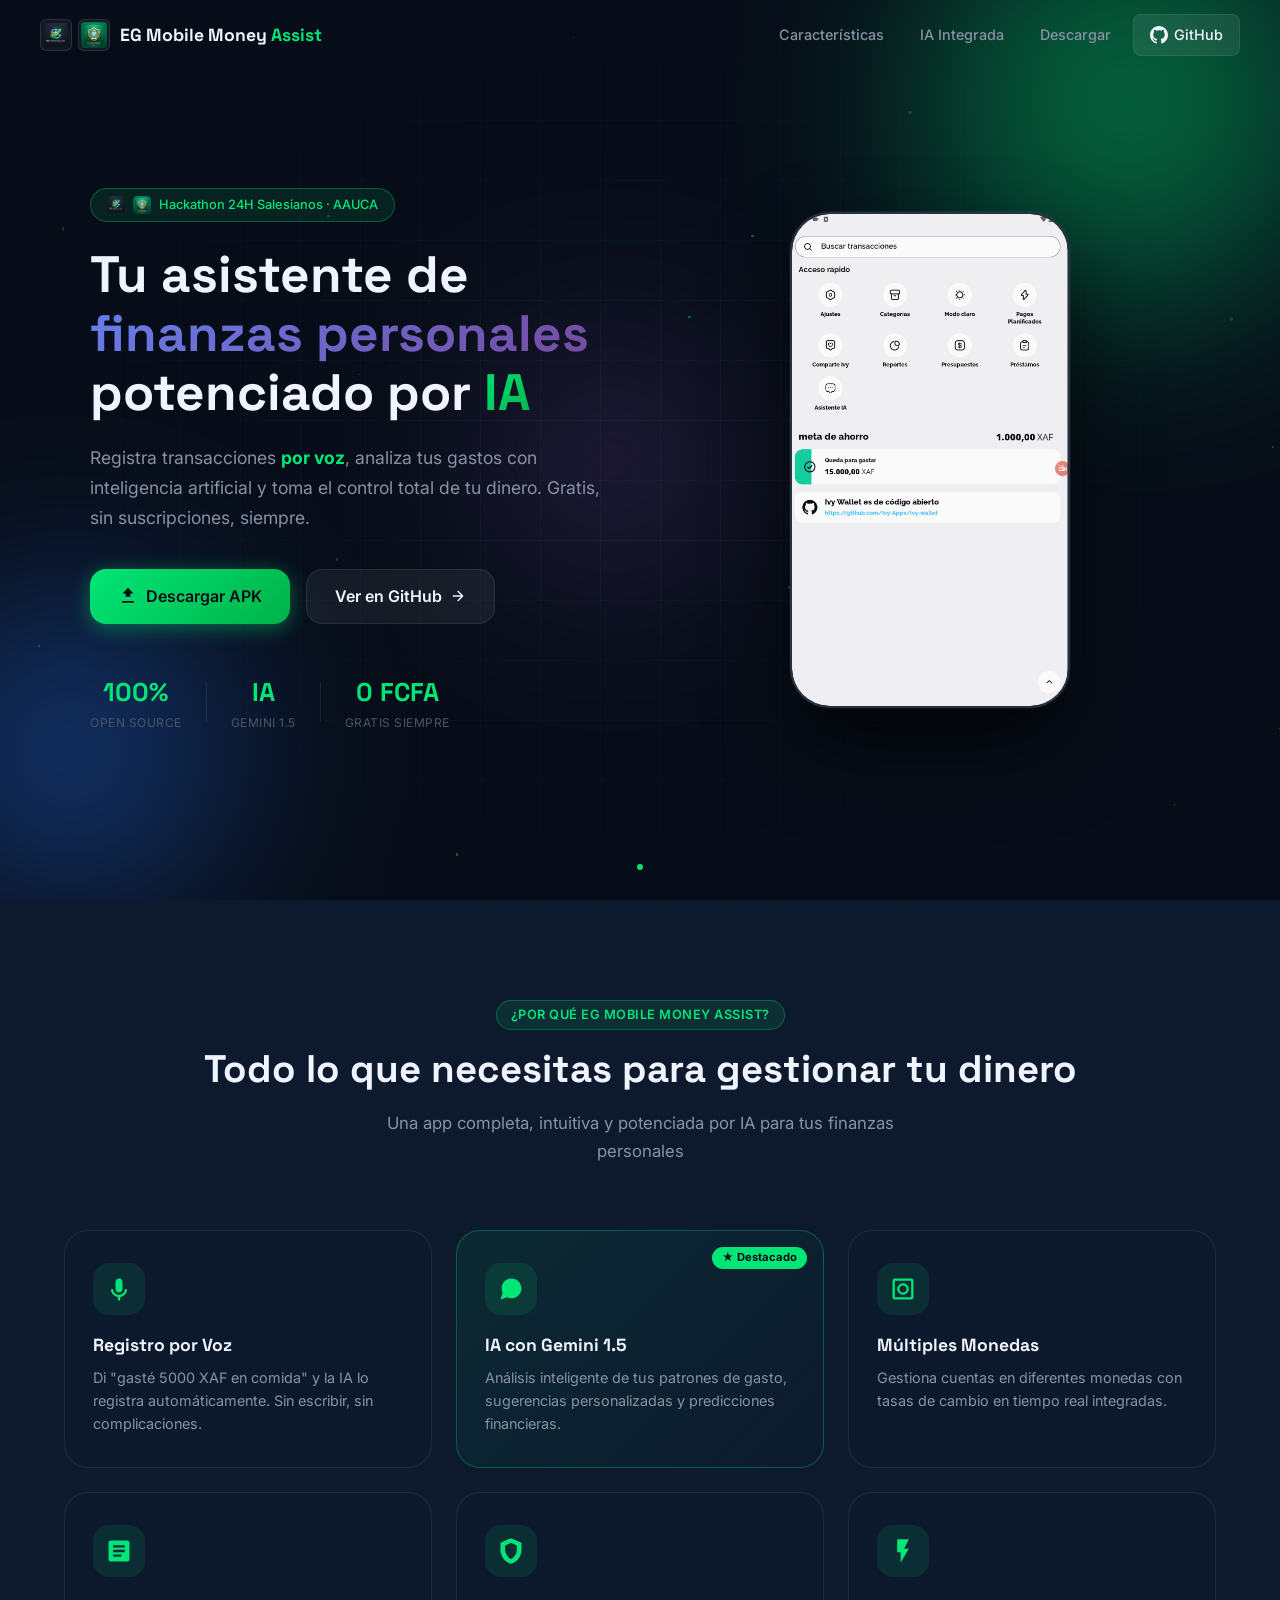
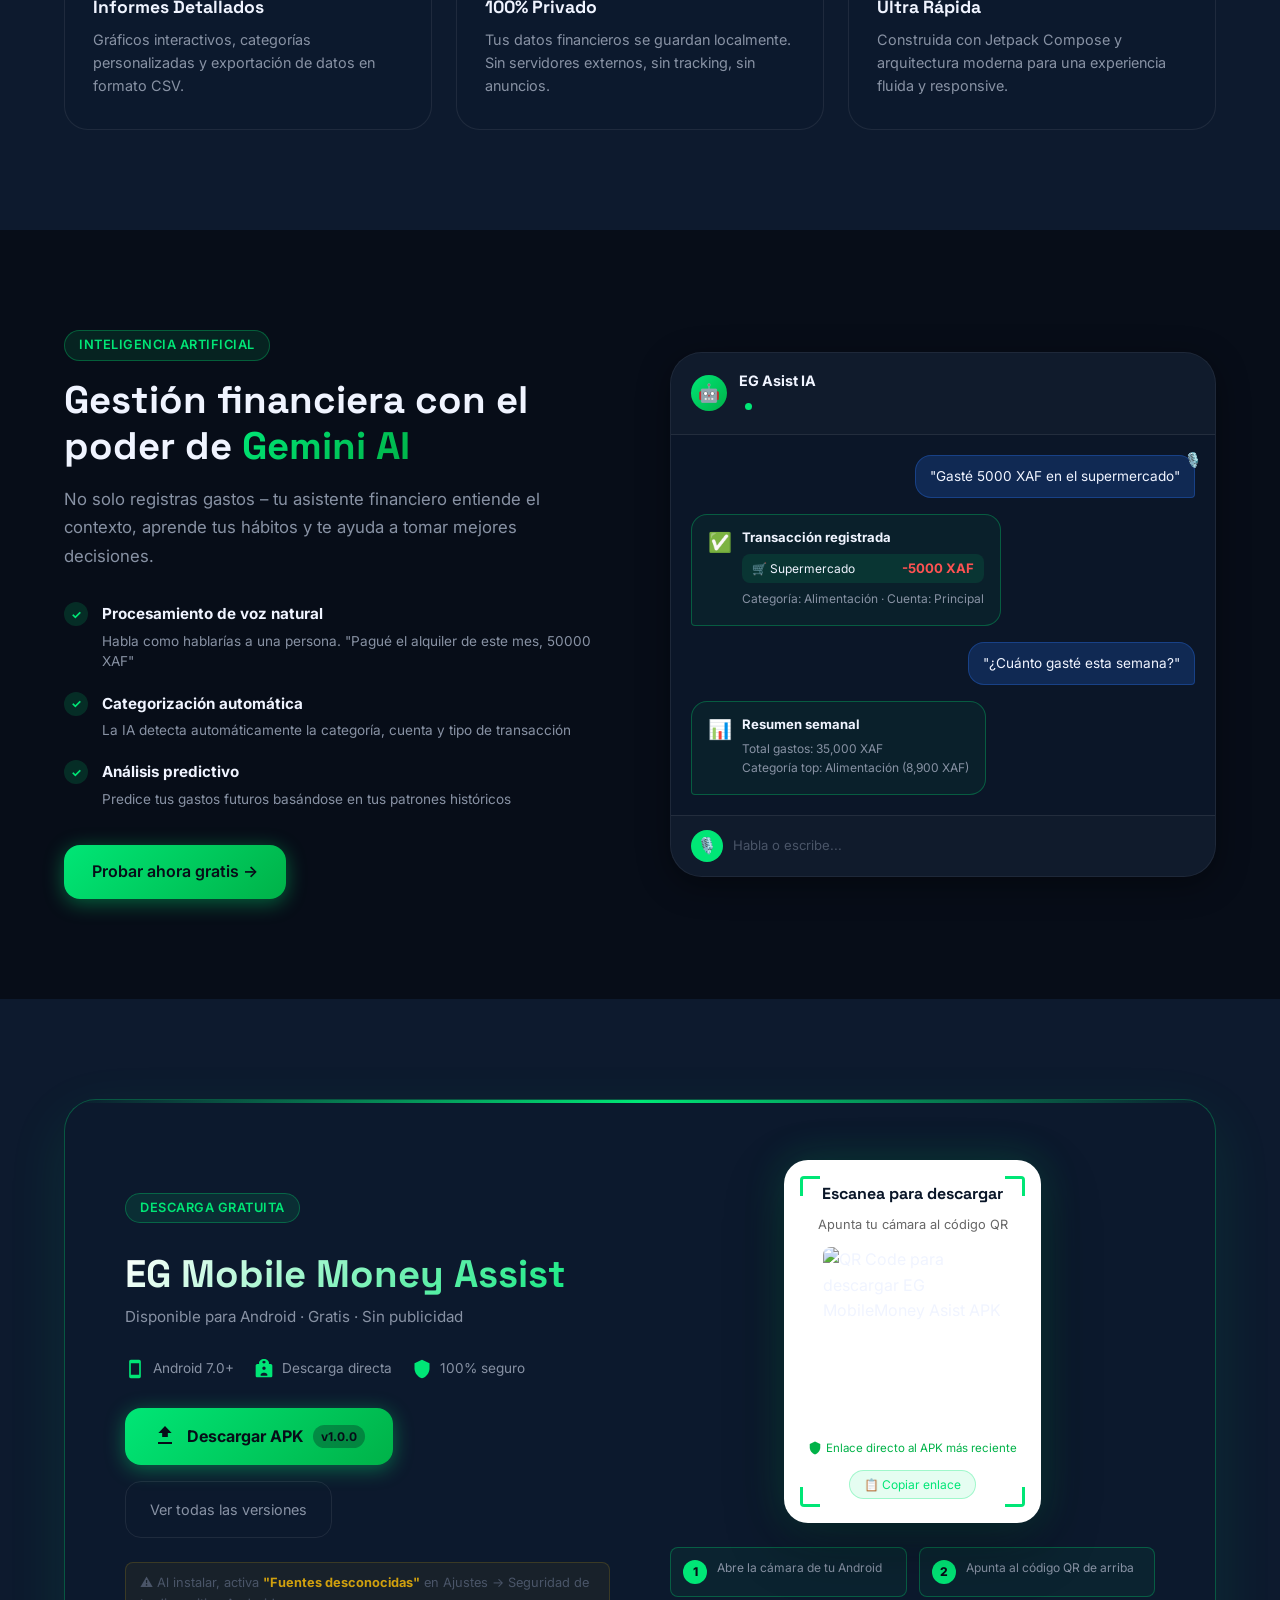
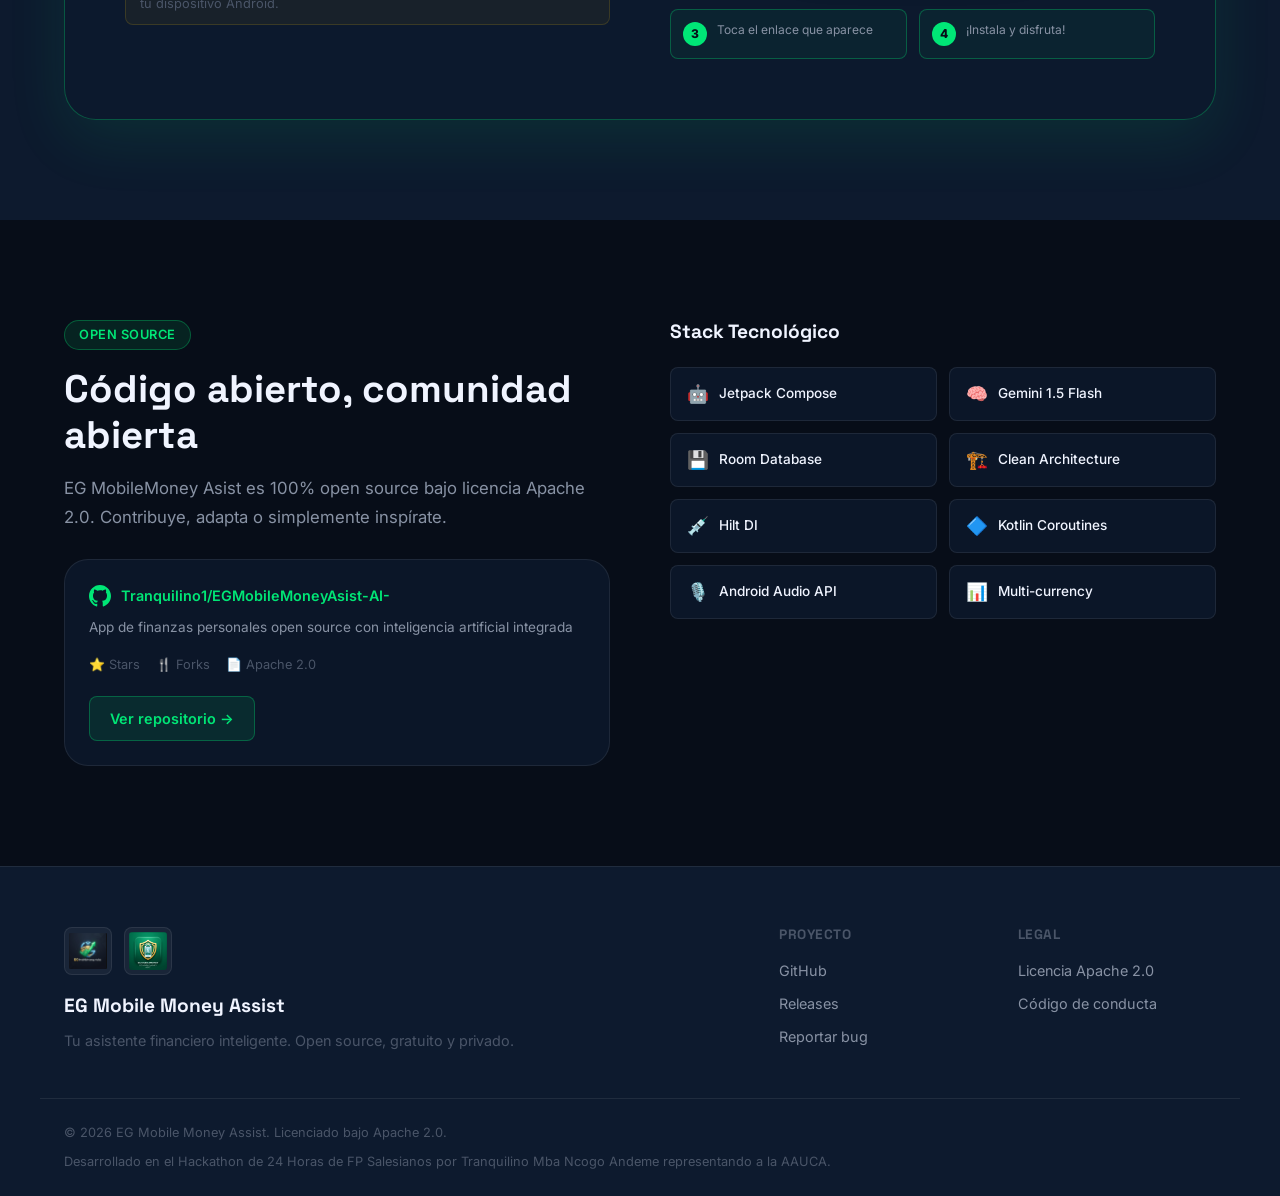
==== commit 834cb1ab: "docs: adjust logo sizes and fix phone screen slideshow aspect ratio" ====
--- a/docs/landing/index.html
+++ b/docs/landing/index.html
@@ -22,7 +22,8 @@
     <div class="nav-container">
       <div class="nav-brand">
         <div class="nav-logo-icon">
-          <img src="assets/8.png" alt="EG Mobile Money Assist Logo" class="nav-logo-img" />
+          <img src="assets/7.png" alt="Logo AAUCA" class="nav-logo-img" />
+          <img src="assets/8.png" alt="Logo Salesianos" class="nav-logo-img" />
         </div>
         <span class="nav-brand-text">EG Mobile Money <span class="nav-brand-accent">Assist</span></span>
       </div>
--- a/docs/landing/style.css
+++ b/docs/landing/style.css
@@ -296,7 +296,14 @@
   0%, 100% { transform: translateY(0); }
   50% { transform: translateY(-12px); }
 }
-.phone-screen { padding: 0; background: #0a1628; }
+.phone-screen {
+  position: relative;
+  width: 100%;
+  aspect-ratio: 541 / 966;
+  background: #0a1628;
+  overflow: hidden;
+  border-radius: 36px;
+}
 .app-demo { display: flex; flex-direction: column; min-height: 560px; }
 .app-topbar {
   display: flex;
@@ -894,11 +901,19 @@
 }
 
 /* ── LOGOS AND IMAGE SLIDER IMPROVEMENTS ── */
+.nav-logo-icon {
+  display: flex;
+  align-items: center;
+  gap: 6px;
+}
 .nav-logo-img {
-  height: 36px;
-  width: 36px;
+  height: 32px;
+  width: 32px;
   object-fit: contain;
-  border-radius: 8px;
+  border-radius: 6px;
+  border: 1px solid rgba(255, 255, 255, 0.1);
+  background: rgba(255, 255, 255, 0.05);
+  padding: 2px;
 }
 .badge-logo {
   height: 18px;
